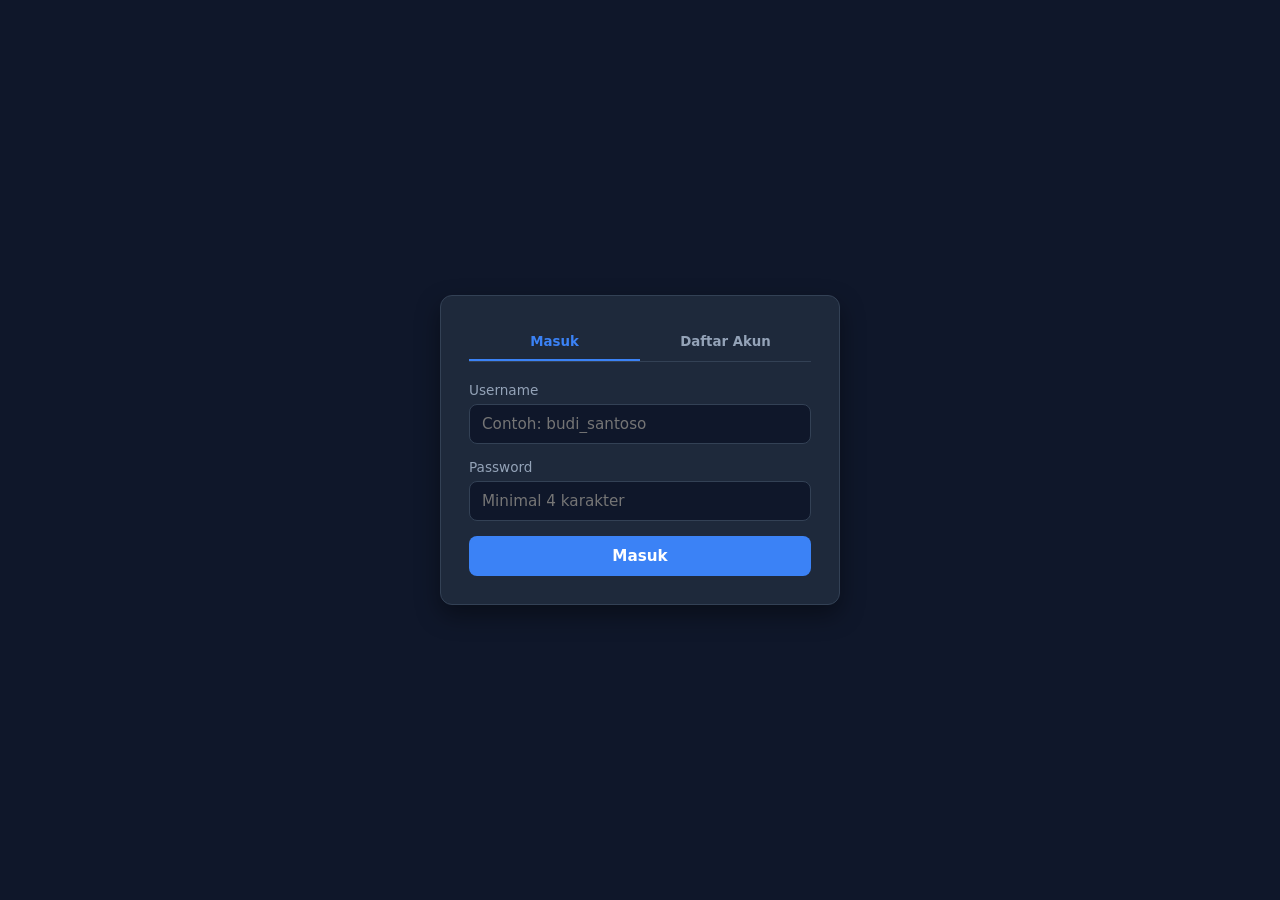
==== index.html @ 7f9cbf38 "Create index.html" ====
<!DOCTYPE html>
<html lang="id">
<head>
  <meta charset="UTF-8">
  <meta name="viewport" content="width=device-width, initial-scale=1.0">
  <title>Email Generator & Inbox Portal</title>
  <style>
    :root {
      --bg: #0f172a;
      --surface: #1e293b;
      --surface-hover: #334155;
      --border: #334155;
      --primary: #3b82f6;
      --primary-hover: #2563eb;
      --success: #10b981;
      --danger: #ef4444;
      --text: #f8fafc;
      --text-muted: #94a3b8;
    }

    * { box-sizing: border-box; margin: 0; padding: 0; font-family: 'Segoe UI', system-ui, sans-serif; }
    body { background: var(--bg); color: var(--text); min-height: 100vh; display: flex; flex-direction: column; }

    /* AUTH SCREEN (LOGIN & DAFTAR) */
    #auth-view { display: flex; align-items: center; justify-content: center; flex: 1; padding: 20px; }
    .auth-card {
      background: var(--surface); border: 1px solid var(--border); border-radius: 12px;
      padding: 28px; width: 100%; max-width: 400px; box-shadow: 0 10px 25px rgba(0,0,0,0.4);
    }
    .tabs { display: flex; border-bottom: 1px solid var(--border); margin-bottom: 20px; }
    .tab-btn {
      flex: 1; padding: 10px; background: none; border: none; color: var(--text-muted);
      font-weight: 600; cursor: pointer; border-bottom: 2px solid transparent; transition: 0.2s;
    }
    .tab-btn.active { color: var(--primary); border-bottom-color: var(--primary); }
    .form-group { margin-bottom: 15px; }
    .form-group label { display: block; font-size: 0.85rem; margin-bottom: 6px; color: var(--text-muted); }
    .form-group input {
      width: 100%; padding: 10px 12px; border-radius: 8px; border: 1px solid var(--border);
      background: var(--bg); color: var(--text); font-size: 0.95rem; outline: none;
    }
    .form-group input:focus { border-color: var(--primary); }
    .btn {
      width: 100%; padding: 11px; border: none; border-radius: 8px; background: var(--primary);
      color: white; font-weight: 600; font-size: 0.95rem; cursor: pointer; transition: 0.2s;
    }
    .btn:hover { background: var(--primary-hover); }
    .btn:disabled { opacity: 0.6; cursor: not-allowed; }
    .alert { font-size: 0.85rem; margin-top: 12px; padding: 10px; border-radius: 6px; display: none; text-align: center; }
    .alert.error { background: rgba(239,68,68,0.15); color: #fca5a5; border: 1px solid rgba(239,68,68,0.3); }
    .alert.success { background: rgba(16,185,129,0.15); color: #6ee7b7; border: 1px solid rgba(16,185,129,0.3); }

    /* DASHBOARD */
    #dashboard-view { display: none; flex-direction: column; height: 100vh; }
    header {
      background: var(--surface); border-bottom: 1px solid var(--border); padding: 12px 20px;
      display: flex; justify-content: space-between; align-items: center; flex-wrap: wrap; gap: 10px;
    }
    .brand { font-weight: 700; font-size: 1.05rem; display: flex; align-items: center; gap: 8px; }
    .header-actions { display: flex; align-items: center; gap: 8px; }
    .btn-sm {
      padding: 7px 12px; border-radius: 6px; border: 1px solid var(--border);
      background: var(--bg); color: var(--text); cursor: pointer; font-size: 0.83rem;
    }
    .btn-sm:hover { background: var(--surface-hover); }
    .btn-green { background: var(--success); border-color: var(--success); color: #064e3b; font-weight: 700; }
    .btn-green:hover { background: #059669; color: white; }
    .btn-danger { border-color: rgba(239,68,68,0.4); color: #fca5a5; }

    /* GENERATOR BAR */
    .generator-panel {
      background: #131c31; border-bottom: 1px solid var(--border); padding: 14px 20px;
      display: flex; flex-direction: column; gap: 10px;
    }
    .gen-top { display: flex; justify-content: space-between; align-items: center; flex-wrap: wrap; gap: 10px; }
    .alias-pills { display: flex; gap: 8px; overflow-x: auto; padding-bottom: 4px; }
    .alias-pill {
      background: var(--surface); border: 1px solid var(--border); padding: 6px 12px;
      border-radius: 6px; font-size: 0.82rem; display: flex; align-items: center; gap: 8px;
      white-space: nowrap; cursor: pointer; transition: 0.15s;
    }
    .alias-pill:hover { border-color: var(--primary); }
    .alias-pill.selected { background: rgba(59,130,246,0.2); border-color: var(--primary); color: #93c5fd; }
    .copy-tag {
      background: var(--bg); padding: 2px 6px; border-radius: 4px; font-size: 0.72rem; color: var(--text-muted);
    }

    /* MAIN INBOX */
    .main-container { display: flex; flex: 1; overflow: hidden; }
    .sidebar { width: 370px; border-right: 1px solid var(--border); display: flex; flex-direction: column; background: #131c31; }
    .sidebar-header {
      padding: 10px 14px; border-bottom: 1px solid var(--border); font-size: 0.8rem;
      color: var(--text-muted); display: flex; justify-content: space-between;
    }
    .email-list { flex: 1; overflow-y: auto; }
    .email-item { padding: 14px 16px; border-bottom: 1px solid var(--border); cursor: pointer; }
    .email-item:hover { background: var(--surface); }
    .email-item.active { background: var(--surface); border-left: 3px solid var(--primary); }
    .email-to-badge {
      display: inline-block; background: rgba(16,185,129,0.15); color: #6ee7b7;
      font-size: 0.72rem; padding: 2px 6px; border-radius: 4px; margin-bottom: 5px;
    }
    .email-subject { font-weight: 600; font-size: 0.9rem; margin-bottom: 4px; white-space: nowrap; overflow: hidden; text-overflow: ellipsis; }
    .email-snippet { font-size: 0.78rem; color: var(--text-muted); white-space: nowrap; overflow: hidden; text-overflow: ellipsis; }

    /* READER */
    .reader-pane { flex: 1; display: flex; flex-direction: column; background: var(--bg); overflow: hidden; }
    .reader-empty { flex: 1; display: flex; align-items: center; justify-content: center; color: var(--text-muted); padding: 20px; text-align: center; }
    .reader-content { display: none; flex-direction: column; height: 100%; }
    .reader-header { padding: 18px 22px; border-bottom: 1px solid var(--border); background: var(--surface); }
    .reader-header h3 { font-size: 1.15rem; margin-bottom: 8px; }
    .reader-meta { font-size: 0.82rem; color: var(--text-muted); display: flex; flex-direction: column; gap: 3px; }
    .reader-body-wrapper { flex: 1; background: #ffffff; }
    iframe#html-frame { width: 100%; height: 100%; border: none; }

    @media (max-width: 768px) {
      .sidebar { width: 100%; }
      .reader-pane { display: none; position: fixed; inset: 0; z-index: 50; }
      .reader-pane.mobile-open { display: flex; }
      .mobile-back { display: inline-block !important; margin-bottom: 10px; }
    }
    .mobile-back { display: none; }
  </style>
</head>
<body>

  <!-- HALAMAN LOGIN & DAFTAR -->
  <div id="auth-view">
    <div class="auth-card">
      <div class="tabs">
        <button class="tab-btn active" id="tab-login" onclick="switchTab('login')">Masuk</button>
        <button class="tab-btn" id="tab-register" onclick="switchTab('register')">Daftar Akun</button>
      </div>

      <form id="auth-form">
        <div class="form-group">
          <label>Username</label>
          <input type="text" id="username" required placeholder="Contoh: budi_santoso">
        </div>
        <div class="form-group">
          <label>Password</label>
          <input type="password" id="password" required placeholder="Minimal 4 karakter">
        </div>
        <button type="submit" class="btn" id="auth-btn">Masuk</button>
        <div class="alert" id="auth-alert"></div>
      </form>
    </div>
  </div>

  <!-- HALAMAN DASHBOARD -->
  <div id="dashboard-view">
    <header>
      <div class="brand">
        <span>Private Inbox Portal</span>
      </div>
      <div class="header-actions">
        <span id="user-display" style="font-size: 0.83rem; color: var(--text-muted);"></span>
        <button class="btn-sm" id="refresh-btn" onclick="loadDashboardData()">Refresh Inbox</button>
        <button class="btn-sm btn-danger" onclick="logout()">Keluar</button>
      </div>
    </header>

    <!-- PANEL GENERATOR EMAIL UNIK -->
    <div class="generator-panel">
      <div class="gen-top">
        <div style="font-size: 0.85rem; color: var(--text-muted);">
          Email Khusus Milikmu (Klik untuk salin, atau klik kotak untuk filter inbox):
        </div>
        <button class="btn-sm btn-green" id="gen-btn" onclick="generateNewEmail()">+ Generate Email Baru</button>
      </div>
      <div class="alias-pills" id="alias-list">
        <span style="font-size: 0.82rem; color: var(--text-muted);">Memuat daftar email...</span>
      </div>
    </div>

    <div class="main-container">
      <div class="sidebar">
        <div class="sidebar-header">
          <span id="filter-label">Menampilkan: Semua Email Milikmu</span>
          <span id="email-count">0 pesan</span>
        </div>
        <div class="email-list" id="email-list"></div>
      </div>

      <div class="reader-pane" id="reader-pane">
        <div class="reader-empty" id="reader-empty">
          Generate email baru di atas, lalu pesan masuk dari <strong>dev9tornado@gmail.com</strong> ke email tersebut akan tampil di sini.
        </div>
        <div class="reader-content" id="reader-content">
          <div class="reader-header">
            <button class="btn-sm mobile-back" onclick="closeMobileReader()">&larr; Kembali</button>
            <h3 id="detail-subject"></h3>
            <div class="reader-meta">
              <div><strong>Dari:</strong> <span id="detail-from"></span></div>
              <div><strong>Untuk Emailmu:</strong> <span id="detail-to" style="color: #6ee7b7;"></span></div>
              <div><strong>Waktu:</strong> <span id="detail-date"></span></div>
            </div>
          </div>
          <div class="reader-body-wrapper">
            <iframe id="html-frame" sandbox="allow-same-origin"></iframe>
          </div>
        </div>
      </div>
    </div>
  </div>

  <script>
    // ========================================================
    // TEMPEL URL WEB APP APPS SCRIPT KAMU DI BAWAH INI
    // ========================================================
    const GAS_API_URL = "https://script.google.com/macros/s/AKfycbwTUmxiywYQQloLLRCJ6wl15itbe064gFzNoQIJnWrlnD573QI2FbaWq0PcmH2XMCxz2g/exec";

    let authMode = "login";
    let myEmails = [];
    let allInbox = [];
    let selectedAliasFilter = null;

    window.addEventListener("DOMContentLoaded", () => {
      const u = localStorage.getItem("portal_user");
      const p = localStorage.getItem("portal_pass");
      if (u && p) {
        showDashboard(u);
        loadDashboardData();
      }
    });

    function switchTab(mode) {
      authMode = mode;
      document.getElementById("tab-login").classList.toggle("active", mode === "login");
      document.getElementById("tab-register").classList.toggle("active", mode === "register");
      document.getElementById("auth-btn").textContent = mode === "login" ? "Masuk" : "Daftar Sekarang";
      document.getElementById("auth-alert").style.display = "none";
    }

    function showAlert(msg, type) {
      const box = document.getElementById("auth-alert");
      box.textContent = msg;
      box.className = "alert " + type;
      box.style.display = "block";
    }

    // Handle Login & Daftar
    document.getElementById("auth-form").addEventListener("submit", async (e) => {
      e.preventDefault();
      const username = document.getElementById("username").value.trim();
      const password = document.getElementById("password").value.trim();
      const btn = document.getElementById("auth-btn");

      btn.disabled = true;
      btn.textContent = "Memproses...";
      document.getElementById("auth-alert").style.display = "none";

      try {
        const res = await fetch(GAS_API_URL, {
          method: "POST",
          headers: { "Content-Type": "text/plain;charset=utf-8" },
          body: JSON.stringify({ action: authMode, username, password })
        });
        const data = await res.json();

        if (data.status === "success") {
          if (authMode === "register") {
            showAlert(data.message, "success");
            switchTab("login");
          } else {
            localStorage.setItem("portal_user", data.user);
            localStorage.setItem("portal_pass", password);
            showDashboard(data.user);
            loadDashboardData();
          }
        } else {
          showAlert(data.message, "error");
        }
      } catch (err) {
        showAlert("Gagal terhubung ke server API.", "error");
      } finally {
        btn.disabled = false;
        btn.textContent = authMode === "login" ? "Masuk" : "Daftar Sekarang";
      }
    });

    function showDashboard(username) {
      document.getElementById("auth-view").style.display = "none";
      document.getElementById("dashboard-view").style.display = "flex";
      document.getElementById("user-display").textContent = `Akun: ${username}`;
    }

    function logout() {
      localStorage.removeItem("portal_user");
      localStorage.removeItem("portal_pass");
      location.reload();
    }

    // Generate Variasi Email Baru
    async function generateNewEmail() {
      const btn = document.getElementById("gen-btn");
      btn.disabled = true;
      btn.textContent = "Membuat...";

      try {
        const res = await fetch(GAS_API_URL, {
          method: "POST",
          headers: { "Content-Type": "text/plain;charset=utf-8" },
          body: JSON.stringify({
            action: "generateEmail",
            username: localStorage.getItem("portal_user"),
            password: localStorage.getItem("portal_pass")
          })
        });
        const data = await res.json();

        if (data.status === "success") {
          myEmails.unshift(data.email);
          renderAliasPills();
          navigator.clipboard?.writeText(data.email);
          alert("Email unik berhasil dibuat & disalin ke clipboard:\n" + data.email);
        } else {
          alert(data.message);
        }
      } catch (err) {
        alert("Gagal membuat email baru.");
      } finally {
        btn.disabled = false;
        btn.textContent = "+ Generate Email Baru";
      }
    }

    // Muat Daftar Email Milik User & Inbox
    async function loadDashboardData() {
      const btn = document.getElementById("refresh-btn");
      btn.disabled = true;
      btn.textContent = "Memuat...";

      try {
        const res = await fetch(GAS_API_URL, {
          method: "POST",
          headers: { "Content-Type": "text/plain;charset=utf-8" },
          body: JSON.stringify({
            action: "getDashboardData",
            username: localStorage.getItem("portal_user"),
            password: localStorage.getItem("portal_pass")
          })
        });
        const data = await res.json();

        if (data.status === "success") {
          myEmails = data.myEmails;
          allInbox = data.inbox;
          renderAliasPills();
          renderInbox();
        } else {
          alert(data.message);
          logout();
        }
      } catch (err) {
        document.getElementById("email-list").innerHTML = `<div style="padding:20px; color:#ef4444; text-align:center;">Gagal memuat data.</div>`;
      } finally {
        btn.disabled = false;
        btn.textContent = "Refresh Inbox";
      }
    }

    function renderAliasPills() {
      const container = document.getElementById("alias-list");
      if (myEmails.length === 0) {
        container.innerHTML = `<span style="font-size: 0.82rem; color: #94a3b8;">Kamu belum punya email. Klik tombol <strong>+ Generate Email Baru</strong> di kanan.</span>`;
        return;
      }

      let html = `
        <div class="alias-pill ${selectedAliasFilter === null ? 'selected' : ''}" onclick="filterByAlias(null)">
          Semua (${myEmails.length})
        </div>
      `;

      html += myEmails.map(email => `
        <div class="alias-pill ${selectedAliasFilter === email ? 'selected' : ''}" onclick="filterByAlias('${email}')">
          <span>${email}</span>
          <span class="copy-tag" onclick="event.stopPropagation(); copyEmail('${email}', this)">Salin</span>
        </div>
      `).join("");

      container.innerHTML = html;
    }

    function copyEmail(email, btnEl) {
      navigator.clipboard.writeText(email);
      const oldText = btnEl.textContent;
      btnEl.textContent = "Tersalin!";
      setTimeout(() => btnEl.textContent = oldText, 1200);
    }

    function filterByAlias(alias) {
      selectedAliasFilter = alias;
      document.getElementById("filter-label").textContent = alias ? `Filter: ${alias}` : "Menampilkan: Semua Email Milikmu";
      renderAliasPills();
      renderInbox();
    }

    function renderInbox() {
      const listEl = document.getElementById("email-list");
      const filtered = selectedAliasFilter 
        ? allInbox.filter(m => m.to.toLowerCase() === selectedAliasFilter.toLowerCase())
        : allInbox;

      document.getElementById("email-count").textContent = `${filtered.length} pesan`;

      if (filtered.length === 0) {
        listEl.innerHTML = `<div style="padding:24px; text-align:center; color:#94a3b8; font-size:0.85rem;">Belum ada pesan masuk dari dev9tornado@gmail.com ke email milikmu.</div>`;
        return;
      }

      listEl.innerHTML = filtered.map((mail, idx) => {
        const d = new Date(mail.date).toLocaleDateString("id-ID", { day: "2-digit", month: "short", hour: "2-digit", minute: "2-digit" });
        return `
          <div class="email-item" onclick="openMail(${idx}, this)">
            <div style="display:flex; justify-content:space-between; align-items:center;">
              <span class="email-to-badge">Ke: ${mail.to}</span>
              <span style="font-size:0.75rem; color:#94a3b8;">${d}</span>
            </div>
            <div class="email-subject">${escapeHtml(mail.subject)}</div>
            <div class="email-snippet">${escapeHtml(mail.snippet)}</div>
          </div>
        `;
      }).join("");
    }

    function openMail(idx, el) {
      document.querySelectorAll(".email-item").forEach(i => i.classList.remove("active"));
      if (el) el.classList.add("active");

      const filtered = selectedAliasFilter 
        ? allInbox.filter(m => m.to.toLowerCase() === selectedAliasFilter.toLowerCase())
        : allInbox;
      const mail = filtered[idx];

      document.getElementById("reader-empty").style.display = "none";
      document.getElementById("reader-content").style.display = "flex";
      document.getElementById("reader-pane").classList.add("mobile-open");

      document.getElementById("detail-subject").textContent = mail.subject;
      document.getElementById("detail-from").textContent = mail.from;
      document.getElementById("detail-to").textContent = mail.to;
      document.getElementById("detail-date").textContent = new Date(mail.date).toLocaleString("id-ID", { dateStyle: "full", timeStyle: "short" });

      const iframe = document.getElementById("html-frame");
      const doc = iframe.contentDocument || iframe.contentWindow.document;
      doc.open();
      doc.write(mail.bodyHtml || `<pre style="font-family:sans-serif;white-space:pre-wrap;">${escapeHtml(mail.bodyPlain)}</pre>`);
      doc.close();
    }

    function closeMobileReader() {
      document.getElementById("reader-pane").classList.remove("mobile-open");
    }

    function escapeHtml(text) {
      const div = document.createElement("div");
      div.textContent = text;
      return div.innerHTML;
    }
  </script>
</body>
</html>
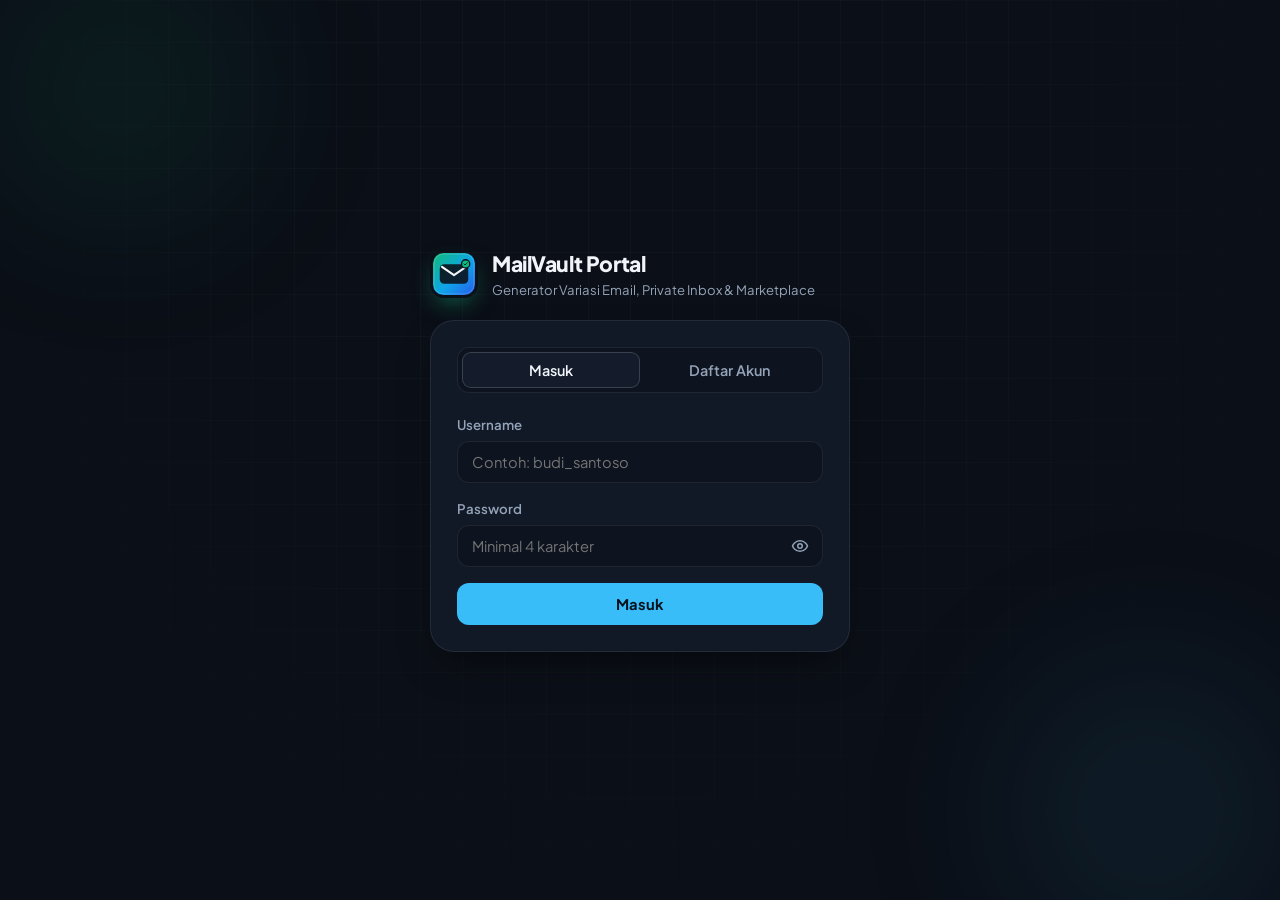
==== commit c749e0a1: "Add files via upload" ====
--- a/index.html
+++ b/index.html
@@ -2,463 +2,619 @@
 <html lang="id">
 <head>
   <meta charset="UTF-8">
-  <meta name="viewport" content="width=device-width, initial-scale=1.0">
-  <title>Email Generator & Inbox Portal</title>
-  <style>
-    :root {
-      --bg: #0f172a;
-      --surface: #1e293b;
-      --surface-hover: #334155;
-      --border: #334155;
-      --primary: #3b82f6;
-      --primary-hover: #2563eb;
-      --success: #10b981;
-      --danger: #ef4444;
-      --text: #f8fafc;
-      --text-muted: #94a3b8;
-    }
-
-    * { box-sizing: border-box; margin: 0; padding: 0; font-family: 'Segoe UI', system-ui, sans-serif; }
-    body { background: var(--bg); color: var(--text); min-height: 100vh; display: flex; flex-direction: column; }
-
-    /* AUTH SCREEN (LOGIN & DAFTAR) */
-    #auth-view { display: flex; align-items: center; justify-content: center; flex: 1; padding: 20px; }
-    .auth-card {
-      background: var(--surface); border: 1px solid var(--border); border-radius: 12px;
-      padding: 28px; width: 100%; max-width: 400px; box-shadow: 0 10px 25px rgba(0,0,0,0.4);
-    }
-    .tabs { display: flex; border-bottom: 1px solid var(--border); margin-bottom: 20px; }
-    .tab-btn {
-      flex: 1; padding: 10px; background: none; border: none; color: var(--text-muted);
-      font-weight: 600; cursor: pointer; border-bottom: 2px solid transparent; transition: 0.2s;
-    }
-    .tab-btn.active { color: var(--primary); border-bottom-color: var(--primary); }
-    .form-group { margin-bottom: 15px; }
-    .form-group label { display: block; font-size: 0.85rem; margin-bottom: 6px; color: var(--text-muted); }
-    .form-group input {
-      width: 100%; padding: 10px 12px; border-radius: 8px; border: 1px solid var(--border);
-      background: var(--bg); color: var(--text); font-size: 0.95rem; outline: none;
-    }
-    .form-group input:focus { border-color: var(--primary); }
-    .btn {
-      width: 100%; padding: 11px; border: none; border-radius: 8px; background: var(--primary);
-      color: white; font-weight: 600; font-size: 0.95rem; cursor: pointer; transition: 0.2s;
-    }
-    .btn:hover { background: var(--primary-hover); }
-    .btn:disabled { opacity: 0.6; cursor: not-allowed; }
-    .alert { font-size: 0.85rem; margin-top: 12px; padding: 10px; border-radius: 6px; display: none; text-align: center; }
-    .alert.error { background: rgba(239,68,68,0.15); color: #fca5a5; border: 1px solid rgba(239,68,68,0.3); }
-    .alert.success { background: rgba(16,185,129,0.15); color: #6ee7b7; border: 1px solid rgba(16,185,129,0.3); }
-
-    /* DASHBOARD */
-    #dashboard-view { display: none; flex-direction: column; height: 100vh; }
-    header {
-      background: var(--surface); border-bottom: 1px solid var(--border); padding: 12px 20px;
-      display: flex; justify-content: space-between; align-items: center; flex-wrap: wrap; gap: 10px;
-    }
-    .brand { font-weight: 700; font-size: 1.05rem; display: flex; align-items: center; gap: 8px; }
-    .header-actions { display: flex; align-items: center; gap: 8px; }
-    .btn-sm {
-      padding: 7px 12px; border-radius: 6px; border: 1px solid var(--border);
-      background: var(--bg); color: var(--text); cursor: pointer; font-size: 0.83rem;
-    }
-    .btn-sm:hover { background: var(--surface-hover); }
-    .btn-green { background: var(--success); border-color: var(--success); color: #064e3b; font-weight: 700; }
-    .btn-green:hover { background: #059669; color: white; }
-    .btn-danger { border-color: rgba(239,68,68,0.4); color: #fca5a5; }
-
-    /* GENERATOR BAR */
-    .generator-panel {
-      background: #131c31; border-bottom: 1px solid var(--border); padding: 14px 20px;
-      display: flex; flex-direction: column; gap: 10px;
-    }
-    .gen-top { display: flex; justify-content: space-between; align-items: center; flex-wrap: wrap; gap: 10px; }
-    .alias-pills { display: flex; gap: 8px; overflow-x: auto; padding-bottom: 4px; }
-    .alias-pill {
-      background: var(--surface); border: 1px solid var(--border); padding: 6px 12px;
-      border-radius: 6px; font-size: 0.82rem; display: flex; align-items: center; gap: 8px;
-      white-space: nowrap; cursor: pointer; transition: 0.15s;
-    }
-    .alias-pill:hover { border-color: var(--primary); }
-    .alias-pill.selected { background: rgba(59,130,246,0.2); border-color: var(--primary); color: #93c5fd; }
-    .copy-tag {
-      background: var(--bg); padding: 2px 6px; border-radius: 4px; font-size: 0.72rem; color: var(--text-muted);
-    }
-
-    /* MAIN INBOX */
-    .main-container { display: flex; flex: 1; overflow: hidden; }
-    .sidebar { width: 370px; border-right: 1px solid var(--border); display: flex; flex-direction: column; background: #131c31; }
-    .sidebar-header {
-      padding: 10px 14px; border-bottom: 1px solid var(--border); font-size: 0.8rem;
-      color: var(--text-muted); display: flex; justify-content: space-between;
-    }
-    .email-list { flex: 1; overflow-y: auto; }
-    .email-item { padding: 14px 16px; border-bottom: 1px solid var(--border); cursor: pointer; }
-    .email-item:hover { background: var(--surface); }
-    .email-item.active { background: var(--surface); border-left: 3px solid var(--primary); }
-    .email-to-badge {
-      display: inline-block; background: rgba(16,185,129,0.15); color: #6ee7b7;
-      font-size: 0.72rem; padding: 2px 6px; border-radius: 4px; margin-bottom: 5px;
-    }
-    .email-subject { font-weight: 600; font-size: 0.9rem; margin-bottom: 4px; white-space: nowrap; overflow: hidden; text-overflow: ellipsis; }
-    .email-snippet { font-size: 0.78rem; color: var(--text-muted); white-space: nowrap; overflow: hidden; text-overflow: ellipsis; }
-
-    /* READER */
-    .reader-pane { flex: 1; display: flex; flex-direction: column; background: var(--bg); overflow: hidden; }
-    .reader-empty { flex: 1; display: flex; align-items: center; justify-content: center; color: var(--text-muted); padding: 20px; text-align: center; }
-    .reader-content { display: none; flex-direction: column; height: 100%; }
-    .reader-header { padding: 18px 22px; border-bottom: 1px solid var(--border); background: var(--surface); }
-    .reader-header h3 { font-size: 1.15rem; margin-bottom: 8px; }
-    .reader-meta { font-size: 0.82rem; color: var(--text-muted); display: flex; flex-direction: column; gap: 3px; }
-    .reader-body-wrapper { flex: 1; background: #ffffff; }
-    iframe#html-frame { width: 100%; height: 100%; border: none; }
-
-    @media (max-width: 768px) {
-      .sidebar { width: 100%; }
-      .reader-pane { display: none; position: fixed; inset: 0; z-index: 50; }
-      .reader-pane.mobile-open { display: flex; }
-      .mobile-back { display: inline-block !important; margin-bottom: 10px; }
-    }
-    .mobile-back { display: none; }
-  </style>
+  <meta name="viewport" content="width=device-width, initial-scale=1.0, viewport-fit=cover">
+  <meta name="theme-color" content="#0b0f17">
+  <meta name="apple-mobile-web-app-capable" content="yes">
+  <meta name="apple-mobile-web-app-status-bar-style" content="black-translucent">
+  <title>MailVault — Email Generator, Private Inbox &amp; Marketplace</title>
+  <link rel="icon" type="image/svg+xml" href="./logo.svg">
+  <link rel="apple-touch-icon" href="./logo.svg">
+  <link rel="preconnect" href="https://fonts.googleapis.com">
+  <link rel="preconnect" href="https://fonts.gstatic.com" crossorigin>
+  <link href="https://fonts.googleapis.com/css2?family=JetBrains+Mono:wght@400;500;600&family=Plus+Jakarta+Sans:wght@400;500;600;700;800&display=swap" rel="stylesheet">
+  <link rel="stylesheet" href="./styles.css">
 </head>
 <body>
-
-  <!-- HALAMAN LOGIN & DAFTAR -->
-  <div id="auth-view">
-    <div class="auth-card">
-      <div class="tabs">
-        <button class="tab-btn active" id="tab-login" onclick="switchTab('login')">Masuk</button>
-        <button class="tab-btn" id="tab-register" onclick="switchTab('register')">Daftar Akun</button>
-      </div>
-
-      <form id="auth-form">
+  <!-- Ambient Background (GPU Accelerated) -->
+  <div class="ambient-canvas" aria-hidden="true">
+    <div class="ambient-orb orb-1"></div>
+    <div class="ambient-orb orb-2"></div>
+    <div class="ambient-grid"></div>
+  </div>
+
+  <!-- Toast Stack -->
+  <div id="toast-container" class="toast-container" aria-live="polite"></div>
+
+  <!-- =====================================================================
+       1. HALAMAN LOGIN & DAFTAR AKUN
+       ===================================================================== -->
+  <section id="auth-view" class="auth-screen">
+    <div class="auth-wrapper animate-rise">
+      <div class="auth-brand-header">
+        <img src="./logo.svg" alt="Logo MailVault" class="brand-logo-img" width="48" height="48">
+        <div>
+          <h1 class="brand-title">MailVault Portal</h1>
+          <p class="brand-subtitle">Generator Variasi Email, Private Inbox &amp; Marketplace</p>
+        </div>
+      </div>
+
+      <div class="auth-card spotlight-card">
+        <div class="auth-tabs" role="tablist">
+          <button type="button" class="tab-btn active" id="tab-login" role="tab" aria-selected="true">Masuk</button>
+          <button type="button" class="tab-btn" id="tab-register" role="tab" aria-selected="false">Daftar Akun</button>
+          <div class="tab-indicator" id="auth-tab-indicator"></div>
+        </div>
+
+        <form id="auth-form" novalidate>
+          <div class="form-group">
+            <label for="username">Username</label>
+            <div class="input-shell">
+              <input type="text" id="username" name="username" required autocomplete="username" placeholder="Contoh: budi_santoso">
+            </div>
+          </div>
+
+          <div class="form-group">
+            <label for="password">Password</label>
+            <div class="input-shell">
+              <input type="password" id="password" name="password" required autocomplete="current-password" placeholder="Minimal 4 karakter">
+              <button type="button" class="input-eye-btn" id="toggle-auth-pass" aria-label="Tampilkan password">
+                <svg width="18" height="18" viewBox="0 0 24 24" fill="none" stroke="currentColor" stroke-width="2">
+                  <path d="M2 12s3-7 10-7 10 7 10 7-3 7-10 7-10-7-10-7Z"></path>
+                  <circle cx="12" cy="12" r="3"></circle>
+                </svg>
+              </button>
+            </div>
+          </div>
+
+          <button type="submit" class="btn btn-primary btn-block" id="auth-btn">
+            <span class="btn-label">Masuk</span>
+            <span class="btn-spinner" aria-hidden="true"></span>
+          </button>
+
+          <div class="alert" id="auth-alert" role="alert"></div>
+        </form>
+      </div>
+    </div>
+  </section>
+
+  <!-- =====================================================================
+       APP SHELL SETELAH LOGIN
+       ===================================================================== -->
+  <div id="dashboard-view" class="app-shell hidden">
+    <!-- Top Header -->
+    <header class="topbar">
+      <div class="topbar-left">
+        <img src="./logo.svg" alt="MailVault" class="topbar-logo-img" width="32" height="32">
+        <span class="topbar-title">MailVault</span>
+        <span class="sync-badge" id="sync-status-badge" title="Terhubung ke Server Apps Script">
+          <span class="pulse-dot"></span>
+          <span id="sync-status-text">API Aktif</span>
+        </span>
+      </div>
+
+      <!-- Desktop Navigation -->
+      <nav class="desktop-nav" aria-label="Navigasi Utama">
+        <button type="button" class="nav-pill active" data-page="home">
+          <svg width="16" height="16" viewBox="0 0 24 24" fill="none" stroke="currentColor" stroke-width="2"><path d="m3 9 9-7 9 7v11a2 2 0 0 1-2 2H5a2 2 0 0 1-2-2z"/><polyline points="9 22 9 12 15 12 15 22"/></svg>
+          <span>Home</span>
+        </button>
+        <button type="button" class="nav-pill" data-page="my-email">
+          <svg width="16" height="16" viewBox="0 0 24 24" fill="none" stroke="currentColor" stroke-width="2"><rect x="2" y="4" width="20" height="16" rx="2"/><path d="m22 7-8.97 5.7a1.94 1.94 0 0 1-2.06 0L2 7"/></svg>
+          <span>My Email</span>
+          <span class="nav-count" id="nav-email-count">0</span>
+        </button>
+        <button type="button" class="nav-pill" data-page="market">
+          <svg width="16" height="16" viewBox="0 0 24 24" fill="none" stroke="currentColor" stroke-width="2"><path d="M6 2 3 6v14a2 2 0 0 0 2 2h14a2 2 0 0 0 2-2V6l-3-4Z"/><path d="M3 6h18"/><path d="M16 10a4 4 0 0 1-8 0"/></svg>
+          <span>Buy / Sell</span>
+        </button>
+        <button type="button" class="nav-pill" data-page="chat">
+          <svg width="16" height="16" viewBox="0 0 24 24" fill="none" stroke="currentColor" stroke-width="2"><path d="M21 15a2 2 0 0 1-2 2H7l-4 4V5a2 2 0 0 1 2-2h14a2 2 0 0 1 2 2z"/></svg>
+          <span>Chat</span>
+          <span class="nav-count accent hidden" id="nav-chat-count">0</span>
+        </button>
+        <button type="button" class="nav-pill" data-page="account">
+          <svg width="16" height="16" viewBox="0 0 24 24" fill="none" stroke="currentColor" stroke-width="2"><path d="M19 21v-2a4 4 0 0 0-4-4H9a4 4 0 0 0-4 4v2"/><circle cx="12" cy="7" r="4"/></svg>
+          <span>Akun</span>
+        </button>
+      </nav>
+
+      <div class="topbar-right">
+        <span class="user-chip" id="user-display">@user</span>
+        <button type="button" class="btn btn-ghost btn-sm" id="refresh-btn">
+          <svg width="15" height="15" viewBox="0 0 24 24" fill="none" stroke="currentColor" stroke-width="2.2"><path d="M21 12a9 9 0 0 0-9-9 9.75 9.75 0 0 0-6.74 2.74L3 8"/><path d="M3 3v5h5"/><path d="M3 12a9 9 0 0 0 9 9 9.75 9.75 0 0 0 6.74-2.74L21 16"/><path d="M16 16h5v5"/></svg>
+          <span class="hide-xs">Refresh</span>
+        </button>
+      </div>
+    </header>
+
+    <!-- Main Scrollable Viewport -->
+    <main class="viewport">
+      <!-- =================================================================
+           2. HALAMAN HOME (GENERATE + CARA GENERATE + CARA CEK PESAN + INBOX)
+           ================================================================= -->
+      <section id="page-home" class="page-view active">
+        <!-- Hero Generator Card -->
+        <div class="hero-card spotlight-card animate-rise">
+          <div class="hero-main">
+            <div class="hero-badge">Apps Script Direct Engine</div>
+            <h2 class="hero-heading">Generate Akun Email Unik dalam Sekali Klik</h2>
+            <p class="hero-desc">
+              Buat variasi alamat email baru yang terhubung langsung ke kotak masuk pribadimu. Semua URL di dalam pesan otomatis terbuka di halaman baru.
+            </p>
+            <div class="hero-actions">
+              <button type="button" class="btn btn-emerald btn-lg" id="gen-btn">
+                <svg width="18" height="18" viewBox="0 0 24 24" fill="none" stroke="currentColor" stroke-width="2.4"><path d="M12 5v14"/><path d="M5 12h14"/></svg>
+                <span class="btn-label">+ Generate Email Baru</span>
+                <span class="btn-spinner" aria-hidden="true"></span>
+              </button>
+              <button type="button" class="btn btn-ghost btn-lg" data-jump="my-email">
+                Buka My Email
+              </button>
+            </div>
+
+            <!-- Hasil Generate Terbaru -->
+            <div id="latest-generated-box" class="latest-gen-box hidden">
+              <div class="latest-gen-label">Email Baru Berhasil Dibuat &amp; Disalin:</div>
+              <div class="latest-gen-row">
+                <code id="latest-generated-email" class="mono-email"></code>
+                <button type="button" class="btn btn-sm btn-primary" id="copy-latest-btn">Salin Ulang</button>
+              </div>
+            </div>
+
+            <div class="hero-stats" style="margin-top:18px;">
+              <div class="stat-tile">
+                <span class="stat-label">Total Email Aktif</span>
+                <strong class="stat-value" id="stat-total-emails">0</strong>
+              </div>
+              <div class="stat-tile">
+                <span class="stat-label">Pesan Masuk</span>
+                <strong class="stat-value" id="stat-total-inbox">0</strong>
+              </div>
+              <div class="stat-tile">
+                <span class="stat-label">Email Siap Pakai</span>
+                <strong class="stat-value emerald" id="stat-ready-emails">0</strong>
+              </div>
+            </div>
+          </div>
+
+          <div class="hero-visual-box">
+            <img src="./hero-visual.png" alt="Ilustrasi Routing Email MailVault" class="hero-visual-img" width="640" height="360" loading="eager">
+          </div>
+        </div>
+
+        <!-- Panduan Cara Generate, Cara Cek Pesan & Klik URL Tab Baru -->
+        <div class="guide-grid animate-rise delay-1">
+          <article class="guide-card spotlight-card">
+            <div class="guide-icon-row">
+              <div class="guide-icon blue">
+                <svg width="18" height="18" viewBox="0 0 24 24" fill="none" stroke="currentColor" stroke-width="2.2"><path d="M12 5v14"/><path d="M5 12h14"/></svg>
+              </div>
+              <span class="guide-step">LANGKAH 01 • CARA GENERATE</span>
+            </div>
+            <h3>Klik Generate Email Baru</h3>
+            <p>Tekan tombol <strong>+ Generate Email Baru</strong> di atas. Sistem membuat variasi titik baru (contoh: <code>andik.aputrawijay.akar.mmtoon@gmail.com</code>) dan otomatis menyalinnya ke clipboard perangkatmu.</p>
+          </article>
+
+          <article class="guide-card spotlight-card">
+            <div class="guide-icon-row">
+              <div class="guide-icon emerald">
+                <svg width="18" height="18" viewBox="0 0 24 24" fill="none" stroke="currentColor" stroke-width="2.2"><polyline points="22 12 16 12 14 15 10 15 8 12 2 12"/><path d="M5.45 5.11 2 12v6a2 2 0 0 0 2 2h16a2 2 0 0 0 2-2v-6l-3.45-6.89A2 2 0 0 0 16.76 4H7.24a2 2 0 0 0-1.79 1.11z"/></svg>
+              </div>
+              <span class="guide-step">LANGKAH 02 • CARA CEK PESAN</span>
+            </div>
+            <h3>Pilih Alias &amp; Refresh Inbox</h3>
+            <p>Klik salah satu kotak email di bawah untuk memfilter pesan khusus tujuan tersebut, lalu tekan <strong>Refresh</strong>. Pesan masuk akan muncul di daftar kotak masuk dan siap dibaca.</p>
+          </article>
+
+          <article class="guide-card spotlight-card">
+            <div class="guide-icon-row">
+              <div class="guide-icon amber">
+                <svg width="18" height="18" viewBox="0 0 24 24" fill="none" stroke="currentColor" stroke-width="2.2"><path d="M18 13v6a2 2 0 0 1-2 2H5a2 2 0 0 1-2-2V8a2 2 0 0 1 2-2h6"/><polyline points="15 3 21 3 21 9"/><line x1="10" y1="14" x2="21" y2="3"/></svg>
+              </div>
+              <span class="guide-step">LANGKAH 03 • BUKA URL</span>
+            </div>
+            <h3>Klik Link Otomatis Web Baru</h3>
+            <p>Semua tautan maupun teks URL (<code>https://...</code>) di dalam isi pesan email otomatis dikonversi agar ketika diklik langsung terbuka di <strong>tab / halaman browser baru</strong>.</p>
+          </article>
+        </div>
+
+        <!-- Alias Filter Strip -->
+        <div class="alias-bar-card animate-rise delay-2">
+          <div class="alias-bar-header">
+            <span class="section-mini-title">Email Khusus Milikmu (Klik untuk Filter, Klik Salin untuk Copy):</span>
+            <span class="muted-hint" id="filter-label">Menampilkan: Semua Email Milikmu</span>
+          </div>
+          <div class="alias-pills" id="alias-list">
+            <span class="muted-hint">Memuat daftar email...</span>
+          </div>
+        </div>
+
+        <!-- Inbox Split Workspace -->
+        <div class="inbox-workspace animate-rise delay-2">
+          <div class="inbox-sidebar">
+            <div class="inbox-sidebar-head">
+              <span>Kotak Masuk</span>
+              <span class="badge-count" id="email-count">0 pesan</span>
+            </div>
+            <div class="email-list" id="email-list"></div>
+          </div>
+
+          <div class="reader-pane" id="reader-pane">
+            <div class="reader-empty" id="reader-empty">
+              <img src="./empty-state.svg" alt="Ilustrasi Kotak Masuk" class="empty-svg-img" width="180" height="120">
+              <h4>Pilih Pesan untuk Membaca</h4>
+              <p>Generate email baru di atas, lalu pilih pesan di daftar sebelah kiri. Semua URL di dalam pesan akan terbuka di halaman baru saat diklik.</p>
+            </div>
+
+            <div class="reader-content hidden" id="reader-content">
+              <div class="reader-header">
+                <button type="button" class="btn btn-ghost btn-sm mobile-back" id="close-mobile-reader">
+                  &larr; Kembali ke Daftar Pesan
+                </button>
+                <h3 id="detail-subject"></h3>
+                <div class="reader-meta">
+                  <div><strong>Dari:</strong> <span id="detail-from"></span></div>
+                  <div><strong>Untuk Emailmu:</strong> <span id="detail-to" class="emerald-text"></span></div>
+                  <div><strong>Waktu:</strong> <span id="detail-date"></span></div>
+                </div>
+              </div>
+              <div class="reader-body-wrapper">
+                <iframe id="html-frame" title="Isi Pesan Email" sandbox="allow-same-origin allow-popups allow-popups-to-escape-sandbox"></iframe>
+              </div>
+            </div>
+          </div>
+        </div>
+      </section>
+
+      <!-- =================================================================
+           3. HALAMAN MY EMAIL
+           ================================================================= -->
+      <section id="page-my-email" class="page-view hidden">
+        <div class="page-header-row animate-rise">
+          <div>
+            <h2 class="page-title">My Email</h2>
+            <p class="page-subtitle">Menampilkan seluruh email hasil generate milik akunmu beserta tanggal terakhir menerima pesan dan tanggal siap pakai.</p>
+          </div>
+          <div class="page-header-actions">
+            <button type="button" class="btn btn-emerald" id="my-email-gen-btn">+ Generate Email</button>
+          </div>
+        </div>
+
+        <!-- Pengaturan Rentang Tanggal Siap Pakai (15 - 60 Hari) -->
+        <div class="readiness-control-card spotlight-card animate-rise delay-1">
+          <div class="readiness-info">
+            <span class="readiness-tag">Perhitungan Tanggal Siap Pakai</span>
+            <p>
+              Jika email <strong>pertama kali menerima pesan</strong>, tanggal siap pakai otomatis dihitung <strong>+30 hari</strong>. Untuk email yang sudah menerima pesan lanjutan, atur rentang <strong>15 sampai 60 hari</strong> dari tanggal terakhir menerima pesan:
+            </p>
+          </div>
+          <div class="readiness-slider-box">
+            <div class="slider-top">
+              <span>Rentang Tambahan:</span>
+              <strong id="ready-days-label" class="emerald-text">30 Hari</strong>
+            </div>
+            <input type="range" id="ready-days-slider" min="15" max="60" value="30" step="1">
+            <div class="preset-pills">
+              <button type="button" class="preset-btn" data-days="15">15 Hari</button>
+              <button type="button" class="preset-btn active" data-days="30">30 Hari</button>
+              <button type="button" class="preset-btn" data-days="45">45 Hari</button>
+              <button type="button" class="preset-btn" data-days="60">60 Hari</button>
+            </div>
+          </div>
+        </div>
+
+        <!-- Pencarian My Email -->
+        <div class="toolbar-row animate-rise delay-1">
+          <input type="search" id="my-email-search" class="search-input" placeholder="Cari alamat email milikmu...">
+          <select id="my-email-filter" class="select-input">
+            <option value="all">Semua Status</option>
+            <option value="ready">Siap Pakai</option>
+            <option value="waiting">Masa Tunggu</option>
+            <option value="unreceived">Belum Ada Pesan</option>
+          </select>
+        </div>
+
+        <!-- Grid Kartu My Email -->
+        <div id="my-email-grid" class="my-email-grid animate-rise delay-2"></div>
+      </section>
+
+      <!-- =================================================================
+           4. HALAMAN BUY / SELL (TOKO EMAIL)
+           ================================================================= -->
+      <section id="page-market" class="page-view hidden">
+        <div class="page-header-row animate-rise">
+          <div>
+            <h2 class="page-title">Buy / Sell Toko Email</h2>
+            <p class="page-subtitle">Jual email generate milikmu atau beli &amp; tawar email pengguna lain. Email disensor otomatis sebelum dibeli dan otomatis berpindah kepemilikan setelah transaksi.</p>
+          </div>
+          <div class="page-header-actions">
+            <button type="button" class="btn btn-emerald" id="open-sell-modal-btn">
+              + Jual Email Saya
+            </button>
+          </div>
+        </div>
+
+        <!-- Filter Toko: Harga Dari ... Sampai ... + Terendah / Tertinggi -->
+        <div class="market-filter-card spotlight-card animate-rise delay-1">
+          <div class="filter-grid">
+            <div class="filter-field">
+              <label for="filter-price-min">Harga Dari (Rp)</label>
+              <input type="number" id="filter-price-min" min="0" step="1000" placeholder="Contoh: 5000">
+            </div>
+            <div class="filter-field">
+              <label for="filter-price-max">Sampai (Rp)</label>
+              <input type="number" id="filter-price-max" min="0" step="1000" placeholder="Contoh: 100000">
+            </div>
+            <div class="filter-field">
+              <label for="filter-sort">Urutkan Harga</label>
+              <select id="filter-sort">
+                <option value="newest">Terbaru</option>
+                <option value="lowest">Harga Terendah</option>
+                <option value="highest">Harga Tertinggi</option>
+              </select>
+            </div>
+            <div class="filter-field">
+              <label for="filter-market-search">Cari Deskripsi / Penjual</label>
+              <input type="search" id="filter-market-search" placeholder="Cari kata kunci...">
+            </div>
+          </div>
+          <div class="filter-footer">
+            <label class="checkbox-label">
+              <input type="checkbox" id="filter-only-available" checked>
+              <span>Tampilkan yang belum terjual saja</span>
+            </label>
+            <button type="button" class="btn btn-ghost btn-sm" id="reset-market-filter">Reset Filter</button>
+          </div>
+        </div>
+
+        <!-- Daftar Produk Toko -->
+        <div id="market-grid" class="market-grid animate-rise delay-2"></div>
+      </section>
+
+      <!-- =================================================================
+           5. HALAMAN CHAT
+           ================================================================= -->
+      <section id="page-chat" class="page-view hidden">
+        <div class="page-header-row animate-rise">
+          <div>
+            <h2 class="page-title">Pesan &amp; Negosiasi (Chat)</h2>
+            <p class="page-subtitle">Menampilkan seluruh pengguna yang mengirim pesan atau penawaran kepadamu. Balas pesan langsung di sini.</p>
+          </div>
+          <div class="page-header-actions">
+            <button type="button" class="btn btn-primary btn-sm" id="open-new-chat-btn">+ Mulai Chat Baru</button>
+          </div>
+        </div>
+
+        <div class="chat-workspace animate-rise delay-1">
+          <!-- Daftar Kontak Chat -->
+          <aside class="chat-sidebar" id="chat-sidebar">
+            <div class="chat-sidebar-head">
+              <input type="search" id="chat-contact-search" class="search-input compact" placeholder="Cari pengguna...">
+            </div>
+            <div class="chat-thread-list" id="chat-thread-list"></div>
+          </aside>
+
+          <!-- Ruang Percakapan -->
+          <div class="chat-room" id="chat-room">
+            <div class="chat-empty" id="chat-empty">
+              <img src="./empty-state.svg" alt="Ilustrasi Chat" class="empty-svg-img" width="170" height="114">
+              <h4>Pilih Percakapan</h4>
+              <p>Pilih pengguna dari daftar di sebelah kiri untuk membaca pesan masuk dan membalasnya.</p>
+            </div>
+
+            <div class="chat-active-box hidden" id="chat-active-box">
+              <div class="chat-room-header">
+                <button type="button" class="btn btn-ghost btn-sm mobile-back" id="close-mobile-chat">&larr; Daftar Chat</button>
+                <div class="chat-peer-info">
+                  <div class="avatar-circle" id="chat-peer-avatar">U</div>
+                  <div>
+                    <strong id="chat-peer-name">@username</strong>
+                    <span class="peer-status">Pengguna MailVault</span>
+                  </div>
+                </div>
+              </div>
+
+              <div class="chat-messages" id="chat-messages"></div>
+
+              <form class="chat-composer" id="chat-composer-form">
+                <input type="text" id="chat-input" placeholder="Tulis pesan balasan..." autocomplete="off" required>
+                <button type="submit" class="btn btn-primary">Kirim</button>
+              </form>
+            </div>
+          </div>
+        </div>
+      </section>
+
+      <!-- =================================================================
+           6. HALAMAN AKUN
+           ================================================================= -->
+      <section id="page-account" class="page-view hidden">
+        <div class="page-header-row animate-rise">
+          <div>
+            <h2 class="page-title">Pengaturan Akun</h2>
+            <p class="page-subtitle">Kelola nama tampilan, email akun, kata sandi (bisa diubah), serta bergabung ke saluran resmi admin.</p>
+          </div>
+        </div>
+
+        <div class="account-grid animate-rise delay-1">
+          <!-- Profil & Ubah Data -->
+          <div class="account-card spotlight-card">
+            <div class="account-profile-head">
+              <div class="avatar-circle large" id="account-avatar">U</div>
+              <div>
+                <h3 id="account-display-name">Username</h3>
+                <p id="account-display-username" class="muted-hint">@username</p>
+              </div>
+            </div>
+
+            <form id="account-update-form" class="stack-form">
+              <div class="form-group">
+                <label for="acc-name">Nama</label>
+                <input type="text" id="acc-name" required placeholder="Nama tampilan kamu">
+              </div>
+
+              <div class="form-group">
+                <label for="acc-email">Email</label>
+                <input type="email" id="acc-email" placeholder="contoh@gmail.com">
+              </div>
+
+              <div class="form-group">
+                <label for="acc-password">Password (Bisa Diubah)</label>
+                <div class="input-shell">
+                  <input type="password" id="acc-password" required placeholder="Minimal 4 karakter">
+                  <button type="button" class="input-eye-btn" id="toggle-acc-pass" aria-label="Lihat password">
+                    <svg width="18" height="18" viewBox="0 0 24 24" fill="none" stroke="currentColor" stroke-width="2">
+                      <path d="M2 12s3-7 10-7 10 7 10 7-3 7-10 7-10-7-10-7Z"></path>
+                      <circle cx="12" cy="12" r="3"></circle>
+                    </svg>
+                  </button>
+                </div>
+              </div>
+
+              <button type="submit" class="btn btn-primary">Simpan Perubahan Akun</button>
+            </form>
+          </div>
+
+          <!-- Saluran Admin & Logout -->
+          <div class="account-side-stack">
+            <div class="account-card spotlight-card channel-card">
+              <img src="./channel-banner.svg" alt="Saluran Admin WhatsApp" class="channel-banner-img" width="320" height="110">
+              <div class="channel-badge" style="margin-top:12px;">Komunitas Resmi</div>
+              <h3>Join Saluran Admin</h3>
+              <p>Ikuti saluran WhatsApp resmi admin untuk informasi pembaruan sistem dan pengumuman penting.</p>
+              <a href="https://whatsapp.com/channel/0029Vb8PWCiIHphQ47uGEm1O" target="_blank" rel="noopener noreferrer" class="btn btn-emerald btn-block">
+                Join Saluran Admin WhatsApp &nearr;
+              </a>
+            </div>
+
+            <div class="account-card spotlight-card danger-zone-card">
+              <h3>Sesi Akun</h3>
+              <p>Keluar dari akun ini pada perangkat yang sedang kamu gunakan.</p>
+              <button type="button" class="btn btn-danger btn-block" id="logout-btn">Logout</button>
+            </div>
+          </div>
+        </div>
+      </section>
+    </main>
+
+    <!-- Bottom Mobile Navigation (iOS / Android Safe Area) -->
+    <nav class="mobile-bottom-nav" aria-label="Navigasi Mobile">
+      <button type="button" class="m-nav-item active" data-page="home">
+        <svg width="20" height="20" viewBox="0 0 24 24" fill="none" stroke="currentColor" stroke-width="2"><path d="m3 9 9-7 9 7v11a2 2 0 0 1-2 2H5a2 2 0 0 1-2-2z"/><polyline points="9 22 9 12 15 12 15 22"/></svg>
+        <span>Home</span>
+      </button>
+      <button type="button" class="m-nav-item" data-page="my-email">
+        <svg width="20" height="20" viewBox="0 0 24 24" fill="none" stroke="currentColor" stroke-width="2"><rect x="2" y="4" width="20" height="16" rx="2"/><path d="m22 7-8.97 5.7a1.94 1.94 0 0 1-2.06 0L2 7"/></svg>
+        <span>My Email</span>
+      </button>
+      <button type="button" class="m-nav-item" data-page="market">
+        <svg width="20" height="20" viewBox="0 0 24 24" fill="none" stroke="currentColor" stroke-width="2"><path d="M6 2 3 6v14a2 2 0 0 0 2 2h14a2 2 0 0 0 2-2V6l-3-4Z"/><path d="M3 6h18"/><path d="M16 10a4 4 0 0 1-8 0"/></svg>
+        <span>Buy/Sell</span>
+      </button>
+      <button type="button" class="m-nav-item" data-page="chat">
+        <svg width="20" height="20" viewBox="0 0 24 24" fill="none" stroke="currentColor" stroke-width="2"><path d="M21 15a2 2 0 0 1-2 2H7l-4 4V5a2 2 0 0 1 2-2h14a2 2 0 0 1 2 2z"/></svg>
+        <span>Chat</span>
+      </button>
+      <button type="button" class="m-nav-item" data-page="account">
+        <svg width="20" height="20" viewBox="0 0 24 24" fill="none" stroke="currentColor" stroke-width="2"><path d="M19 21v-2a4 4 0 0 0-4-4H9a4 4 0 0 0-4 4v2"/><circle cx="12" cy="7" r="4"/></svg>
+        <span>Akun</span>
+      </button>
+    </nav>
+  </div>
+
+  <!-- =====================================================================
+       MODAL: JUAL EMAIL KE MARKETPLACE
+       ===================================================================== -->
+  <div id="sell-modal" class="modal-backdrop hidden" role="dialog" aria-modal="true" aria-labelledby="sell-modal-title">
+    <div class="modal-card animate-rise">
+      <div class="modal-head">
+        <h3 id="sell-modal-title">Jual Email Generate</h3>
+        <button type="button" class="modal-close" data-close-modal="sell-modal">&times;</button>
+      </div>
+      <form id="sell-form" class="stack-form">
         <div class="form-group">
-          <label>Username</label>
-          <input type="text" id="username" required placeholder="Contoh: budi_santoso">
+          <label for="sell-email-select">Pilih Email dari My Email</label>
+          <select id="sell-email-select" required></select>
+          <small class="muted-hint">Di toko, emailmu otomatis disensor menjadi 8 karakter awal + ************.</small>
         </div>
         <div class="form-group">
-          <label>Password</label>
-          <input type="password" id="password" required placeholder="Minimal 4 karakter">
-        </div>
-        <button type="submit" class="btn" id="auth-btn">Masuk</button>
-        <div class="alert" id="auth-alert"></div>
+          <label for="sell-price">Harga Jual (Rp)</label>
+          <input type="number" id="sell-price" min="500" step="500" required placeholder="Contoh: 15000">
+        </div>
+        <div class="form-group">
+          <label for="sell-desc">Pesan / Deskripsi Penjualan</label>
+          <textarea id="sell-desc" rows="3" required placeholder="Tulis pesan atau deskripsi untuk pembeli..."></textarea>
+        </div>
+        <div class="modal-actions">
+          <button type="button" class="btn btn-ghost" data-close-modal="sell-modal">Batal</button>
+          <button type="submit" class="btn btn-emerald">Pasang di Toko</button>
+        </div>
       </form>
     </div>
   </div>
 
-  <!-- HALAMAN DASHBOARD -->
-  <div id="dashboard-view">
-    <header>
-      <div class="brand">
-        <span>Private Inbox Portal</span>
-      </div>
-      <div class="header-actions">
-        <span id="user-display" style="font-size: 0.83rem; color: var(--text-muted);"></span>
-        <button class="btn-sm" id="refresh-btn" onclick="loadDashboardData()">Refresh Inbox</button>
-        <button class="btn-sm btn-danger" onclick="logout()">Keluar</button>
-      </div>
-    </header>
-
-    <!-- PANEL GENERATOR EMAIL UNIK -->
-    <div class="generator-panel">
-      <div class="gen-top">
-        <div style="font-size: 0.85rem; color: var(--text-muted);">
-          Email Khusus Milikmu (Klik untuk salin, atau klik kotak untuk filter inbox):
-        </div>
-        <button class="btn-sm btn-green" id="gen-btn" onclick="generateNewEmail()">+ Generate Email Baru</button>
-      </div>
-      <div class="alias-pills" id="alias-list">
-        <span style="font-size: 0.82rem; color: var(--text-muted);">Memuat daftar email...</span>
-      </div>
-    </div>
-
-    <div class="main-container">
-      <div class="sidebar">
-        <div class="sidebar-header">
-          <span id="filter-label">Menampilkan: Semua Email Milikmu</span>
-          <span id="email-count">0 pesan</span>
-        </div>
-        <div class="email-list" id="email-list"></div>
-      </div>
-
-      <div class="reader-pane" id="reader-pane">
-        <div class="reader-empty" id="reader-empty">
-          Generate email baru di atas, lalu pesan masuk dari <strong>dev9tornado@gmail.com</strong> ke email tersebut akan tampil di sini.
-        </div>
-        <div class="reader-content" id="reader-content">
-          <div class="reader-header">
-            <button class="btn-sm mobile-back" onclick="closeMobileReader()">&larr; Kembali</button>
-            <h3 id="detail-subject"></h3>
-            <div class="reader-meta">
-              <div><strong>Dari:</strong> <span id="detail-from"></span></div>
-              <div><strong>Untuk Emailmu:</strong> <span id="detail-to" style="color: #6ee7b7;"></span></div>
-              <div><strong>Waktu:</strong> <span id="detail-date"></span></div>
-            </div>
-          </div>
-          <div class="reader-body-wrapper">
-            <iframe id="html-frame" sandbox="allow-same-origin"></iframe>
-          </div>
-        </div>
-      </div>
+  <!-- =====================================================================
+       MODAL: TAWAR & KOMENTAR POSTINGAN (+ KIRIM PESAN KE PENJUAL)
+       ===================================================================== -->
+  <div id="offer-modal" class="modal-backdrop hidden" role="dialog" aria-modal="true" aria-labelledby="offer-modal-title">
+    <div class="modal-card modal-lg animate-rise">
+      <div class="modal-head">
+        <div>
+          <h3 id="offer-modal-title">Tawar &amp; Komentar Postingan</h3>
+          <p id="offer-listing-subtitle" class="muted-hint"></p>
+        </div>
+        <button type="button" class="modal-close" data-close-modal="offer-modal">&times;</button>
+      </div>
+
+      <div class="offer-comments-box">
+        <div class="offer-comments-title">Komentar &amp; Penawaran pada Postingan Ini</div>
+        <div id="offer-comments-list" class="offer-comments-list"></div>
+      </div>
+
+      <form id="offer-form" class="stack-form">
+        <input type="hidden" id="offer-listing-id">
+        <div class="form-group">
+          <label for="offer-price">Harga Tawar (Rp) — Opsional</label>
+          <input type="number" id="offer-price" min="500" step="500" placeholder="Isi nominal tawaran jika ingin menawar harga">
+        </div>
+        <div class="form-group">
+          <label for="offer-message">Pesan / Komentar (Terkirim ke Postingan &amp; Chat Penjual)</label>
+          <textarea id="offer-message" rows="2" required placeholder="Tulis tawaran atau pertanyaan untuk penjual..."></textarea>
+        </div>
+        <div class="modal-actions">
+          <button type="button" class="btn btn-ghost" data-close-modal="offer-modal">Tutup</button>
+          <button type="submit" class="btn btn-primary">Kirim Komentar &amp; Pesan ke Penjual</button>
+        </div>
+      </form>
     </div>
   </div>
 
-  <script>
-    // ========================================================
-    // TEMPEL URL WEB APP APPS SCRIPT KAMU DI BAWAH INI
-    // ========================================================
-    const GAS_API_URL = "https://script.google.com/macros/s/AKfycbwTUmxiywYQQloLLRCJ6wl15itbe064gFzNoQIJnWrlnD573QI2FbaWq0PcmH2XMCxz2g/exec";
-
-    let authMode = "login";
-    let myEmails = [];
-    let allInbox = [];
-    let selectedAliasFilter = null;
-
-    window.addEventListener("DOMContentLoaded", () => {
-      const u = localStorage.getItem("portal_user");
-      const p = localStorage.getItem("portal_pass");
-      if (u && p) {
-        showDashboard(u);
-        loadDashboardData();
-      }
-    });
-
-    function switchTab(mode) {
-      authMode = mode;
-      document.getElementById("tab-login").classList.toggle("active", mode === "login");
-      document.getElementById("tab-register").classList.toggle("active", mode === "register");
-      document.getElementById("auth-btn").textContent = mode === "login" ? "Masuk" : "Daftar Sekarang";
-      document.getElementById("auth-alert").style.display = "none";
-    }
-
-    function showAlert(msg, type) {
-      const box = document.getElementById("auth-alert");
-      box.textContent = msg;
-      box.className = "alert " + type;
-      box.style.display = "block";
-    }
-
-    // Handle Login & Daftar
-    document.getElementById("auth-form").addEventListener("submit", async (e) => {
-      e.preventDefault();
-      const username = document.getElementById("username").value.trim();
-      const password = document.getElementById("password").value.trim();
-      const btn = document.getElementById("auth-btn");
-
-      btn.disabled = true;
-      btn.textContent = "Memproses...";
-      document.getElementById("auth-alert").style.display = "none";
-
-      try {
-        const res = await fetch(GAS_API_URL, {
-          method: "POST",
-          headers: { "Content-Type": "text/plain;charset=utf-8" },
-          body: JSON.stringify({ action: authMode, username, password })
-        });
-        const data = await res.json();
-
-        if (data.status === "success") {
-          if (authMode === "register") {
-            showAlert(data.message, "success");
-            switchTab("login");
-          } else {
-            localStorage.setItem("portal_user", data.user);
-            localStorage.setItem("portal_pass", password);
-            showDashboard(data.user);
-            loadDashboardData();
-          }
-        } else {
-          showAlert(data.message, "error");
-        }
-      } catch (err) {
-        showAlert("Gagal terhubung ke server API.", "error");
-      } finally {
-        btn.disabled = false;
-        btn.textContent = authMode === "login" ? "Masuk" : "Daftar Sekarang";
-      }
-    });
-
-    function showDashboard(username) {
-      document.getElementById("auth-view").style.display = "none";
-      document.getElementById("dashboard-view").style.display = "flex";
-      document.getElementById("user-display").textContent = `Akun: ${username}`;
-    }
-
-    function logout() {
-      localStorage.removeItem("portal_user");
-      localStorage.removeItem("portal_pass");
-      location.reload();
-    }
-
-    // Generate Variasi Email Baru
-    async function generateNewEmail() {
-      const btn = document.getElementById("gen-btn");
-      btn.disabled = true;
-      btn.textContent = "Membuat...";
-
-      try {
-        const res = await fetch(GAS_API_URL, {
-          method: "POST",
-          headers: { "Content-Type": "text/plain;charset=utf-8" },
-          body: JSON.stringify({
-            action: "generateEmail",
-            username: localStorage.getItem("portal_user"),
-            password: localStorage.getItem("portal_pass")
-          })
-        });
-        const data = await res.json();
-
-        if (data.status === "success") {
-          myEmails.unshift(data.email);
-          renderAliasPills();
-          navigator.clipboard?.writeText(data.email);
-          alert("Email unik berhasil dibuat & disalin ke clipboard:\n" + data.email);
-        } else {
-          alert(data.message);
-        }
-      } catch (err) {
-        alert("Gagal membuat email baru.");
-      } finally {
-        btn.disabled = false;
-        btn.textContent = "+ Generate Email Baru";
-      }
-    }
-
-    // Muat Daftar Email Milik User & Inbox
-    async function loadDashboardData() {
-      const btn = document.getElementById("refresh-btn");
-      btn.disabled = true;
-      btn.textContent = "Memuat...";
-
-      try {
-        const res = await fetch(GAS_API_URL, {
-          method: "POST",
-          headers: { "Content-Type": "text/plain;charset=utf-8" },
-          body: JSON.stringify({
-            action: "getDashboardData",
-            username: localStorage.getItem("portal_user"),
-            password: localStorage.getItem("portal_pass")
-          })
-        });
-        const data = await res.json();
-
-        if (data.status === "success") {
-          myEmails = data.myEmails;
-          allInbox = data.inbox;
-          renderAliasPills();
-          renderInbox();
-        } else {
-          alert(data.message);
-          logout();
-        }
-      } catch (err) {
-        document.getElementById("email-list").innerHTML = `<div style="padding:20px; color:#ef4444; text-align:center;">Gagal memuat data.</div>`;
-      } finally {
-        btn.disabled = false;
-        btn.textContent = "Refresh Inbox";
-      }
-    }
-
-    function renderAliasPills() {
-      const container = document.getElementById("alias-list");
-      if (myEmails.length === 0) {
-        container.innerHTML = `<span style="font-size: 0.82rem; color: #94a3b8;">Kamu belum punya email. Klik tombol <strong>+ Generate Email Baru</strong> di kanan.</span>`;
-        return;
-      }
-
-      let html = `
-        <div class="alias-pill ${selectedAliasFilter === null ? 'selected' : ''}" onclick="filterByAlias(null)">
-          Semua (${myEmails.length})
-        </div>
-      `;
-
-      html += myEmails.map(email => `
-        <div class="alias-pill ${selectedAliasFilter === email ? 'selected' : ''}" onclick="filterByAlias('${email}')">
-          <span>${email}</span>
-          <span class="copy-tag" onclick="event.stopPropagation(); copyEmail('${email}', this)">Salin</span>
-        </div>
-      `).join("");
-
-      container.innerHTML = html;
-    }
-
-    function copyEmail(email, btnEl) {
-      navigator.clipboard.writeText(email);
-      const oldText = btnEl.textContent;
-      btnEl.textContent = "Tersalin!";
-      setTimeout(() => btnEl.textContent = oldText, 1200);
-    }
-
-    function filterByAlias(alias) {
-      selectedAliasFilter = alias;
-      document.getElementById("filter-label").textContent = alias ? `Filter: ${alias}` : "Menampilkan: Semua Email Milikmu";
-      renderAliasPills();
-      renderInbox();
-    }
-
-    function renderInbox() {
-      const listEl = document.getElementById("email-list");
-      const filtered = selectedAliasFilter 
-        ? allInbox.filter(m => m.to.toLowerCase() === selectedAliasFilter.toLowerCase())
-        : allInbox;
-
-      document.getElementById("email-count").textContent = `${filtered.length} pesan`;
-
-      if (filtered.length === 0) {
-        listEl.innerHTML = `<div style="padding:24px; text-align:center; color:#94a3b8; font-size:0.85rem;">Belum ada pesan masuk dari dev9tornado@gmail.com ke email milikmu.</div>`;
-        return;
-      }
-
-      listEl.innerHTML = filtered.map((mail, idx) => {
-        const d = new Date(mail.date).toLocaleDateString("id-ID", { day: "2-digit", month: "short", hour: "2-digit", minute: "2-digit" });
-        return `
-          <div class="email-item" onclick="openMail(${idx}, this)">
-            <div style="display:flex; justify-content:space-between; align-items:center;">
-              <span class="email-to-badge">Ke: ${mail.to}</span>
-              <span style="font-size:0.75rem; color:#94a3b8;">${d}</span>
-            </div>
-            <div class="email-subject">${escapeHtml(mail.subject)}</div>
-            <div class="email-snippet">${escapeHtml(mail.snippet)}</div>
-          </div>
-        `;
-      }).join("");
-    }
-
-    function openMail(idx, el) {
-      document.querySelectorAll(".email-item").forEach(i => i.classList.remove("active"));
-      if (el) el.classList.add("active");
-
-      const filtered = selectedAliasFilter 
-        ? allInbox.filter(m => m.to.toLowerCase() === selectedAliasFilter.toLowerCase())
-        : allInbox;
-      const mail = filtered[idx];
-
-      document.getElementById("reader-empty").style.display = "none";
-      document.getElementById("reader-content").style.display = "flex";
-      document.getElementById("reader-pane").classList.add("mobile-open");
-
-      document.getElementById("detail-subject").textContent = mail.subject;
-      document.getElementById("detail-from").textContent = mail.from;
-      document.getElementById("detail-to").textContent = mail.to;
-      document.getElementById("detail-date").textContent = new Date(mail.date).toLocaleString("id-ID", { dateStyle: "full", timeStyle: "short" });
-
-      const iframe = document.getElementById("html-frame");
-      const doc = iframe.contentDocument || iframe.contentWindow.document;
-      doc.open();
-      doc.write(mail.bodyHtml || `<pre style="font-family:sans-serif;white-space:pre-wrap;">${escapeHtml(mail.bodyPlain)}</pre>`);
-      doc.close();
-    }
-
-    function closeMobileReader() {
-      document.getElementById("reader-pane").classList.remove("mobile-open");
-    }
-
-    function escapeHtml(text) {
-      const div = document.createElement("div");
-      div.textContent = text;
-      return div.innerHTML;
-    }
-  </script>
+  <!-- =====================================================================
+       MODAL: MULAI CHAT BARU
+       ===================================================================== -->
+  <div id="new-chat-modal" class="modal-backdrop hidden" role="dialog" aria-modal="true" aria-labelledby="new-chat-title">
+    <div class="modal-card animate-rise">
+      <div class="modal-head">
+        <h3 id="new-chat-title">Kirim Pesan Baru</h3>
+        <button type="button" class="modal-close" data-close-modal="new-chat-modal">&times;</button>
+      </div>
+      <form id="new-chat-form" class="stack-form">
+        <div class="form-group">
+          <label for="new-chat-recipient">Username Tujuan</label>
+          <input type="text" id="new-chat-recipient" required placeholder="Contoh: andika_store">
+        </div>
+        <div class="form-group">
+          <label for="new-chat-message">Isi Pesan</label>
+          <textarea id="new-chat-message" rows="3" required placeholder="Tulis pesan untuk pengguna tersebut..."></textarea>
+        </div>
+        <div class="modal-actions">
+          <button type="button" class="btn btn-ghost" data-close-modal="new-chat-modal">Batal</button>
+          <button type="submit" class="btn btn-primary">Kirim Pesan</button>
+        </div>
+      </form>
+    </div>
+  </div>
+
+  <script src="./app.js"></script>
 </body>
 </html>
--- a/styles.css
+++ b/styles.css
@@ -0,0 +1,1859 @@
+/* ============================================================================
+   MAILVAULT PORTAL — LIGHTWEIGHT, RESPONSIVE & DURABLE STYLESHEET
+   Compatible: iOS Safari, Android Chrome, Windows, macOS
+   ============================================================================ */
+
+:root {
+  --bg-base: #0b0f17;
+  --bg-elevated: #111826;
+  --bg-card: rgba(20, 28, 44, 0.84);
+  --bg-card-solid: #141c2c;
+  --bg-input: #0d131f;
+  --border-subtle: rgba(255, 255, 255, 0.08);
+  --border-strong: rgba(255, 255, 255, 0.16);
+
+  --primary: #38bdf8;
+  --primary-hover: #0ea5e9;
+  --primary-soft: rgba(56, 189, 248, 0.14);
+
+  --emerald: #10b981;
+  --emerald-hover: #059669;
+  --emerald-soft: rgba(16, 185, 129, 0.15);
+
+  --amber: #f59e0b;
+  --amber-soft: rgba(245, 158, 11, 0.15);
+
+  --danger: #ef4444;
+  --danger-soft: rgba(239, 68, 68, 0.15);
+
+  --text-main: #f1f5f9;
+  --text-muted: #94a3b8;
+  --text-dim: #64748b;
+
+  --radius-sm: 8px;
+  --radius-md: 12px;
+  --radius-lg: 18px;
+  --radius-xl: 24px;
+
+  --shadow-card: 0 18px 40px -15px rgba(0, 0, 0, 0.55);
+  --transition-fast: 0.18s cubic-bezier(0.22, 1, 0.36, 1);
+  --transition-smooth: 0.32s cubic-bezier(0.22, 1, 0.36, 1);
+
+  --font-sans: 'Plus Jakarta Sans', -apple-system, BlinkMacSystemFont, 'Segoe UI', Roboto, sans-serif;
+  --font-mono: 'JetBrains Mono', ui-monospace, SFMono-Regular, Menlo, monospace;
+}
+
+*,
+*::before,
+*::after {
+  box-sizing: border-box;
+  margin: 0;
+  padding: 0;
+  -webkit-tap-highlight-color: transparent;
+}
+
+html, body {
+  min-height: 100dvh;
+  background-color: var(--bg-base);
+  color: var(--text-main);
+  font-family: var(--font-sans);
+  line-height: 1.5;
+  -webkit-font-smoothing: antialiased;
+  overflow-x: hidden;
+}
+
+.hidden {
+  display: none !important;
+}
+
+/* ============================================================================
+   AMBIENT GPU-ACCELERATED BACKGROUND
+   ============================================================================ */
+.ambient-canvas {
+  position: fixed;
+  inset: 0;
+  pointer-events: none;
+  z-index: 0;
+  overflow: hidden;
+}
+
+.ambient-grid {
+  position: absolute;
+  inset: 0;
+  background-image:
+    linear-gradient(to right, rgba(255, 255, 255, 0.024) 1px, transparent 1px),
+    linear-gradient(to bottom, rgba(255, 255, 255, 0.024) 1px, transparent 1px);
+  background-size: 42px 42px;
+  mask-image: radial-gradient(ellipse at 50% 20%, black 35%, transparent 80%);
+  -webkit-mask-image: radial-gradient(ellipse at 50% 20%, black 35%, transparent 80%);
+}
+
+.ambient-orb {
+  position: absolute;
+  border-radius: 50%;
+  filter: blur(85px);
+  opacity: 0.36;
+  will-change: transform;
+  animation: floatOrb 18s ease-in-out infinite alternate;
+}
+
+.orb-1 {
+  width: 360px;
+  height: 360px;
+  background: radial-gradient(circle, rgba(16, 185, 129, 0.45), transparent 70%);
+  top: -90px;
+  left: -60px;
+}
+
+.orb-2 {
+  width: 420px;
+  height: 420px;
+  background: radial-gradient(circle, rgba(56, 189, 248, 0.38), transparent 70%);
+  bottom: -120px;
+  right: -80px;
+  animation-delay: -7s;
+}
+
+@keyframes floatOrb {
+  0% { transform: translate3d(0, 0, 0) scale(1); }
+  100% { transform: translate3d(35px, 28px, 0) scale(1.08); }
+}
+
+/* ============================================================================
+   ENTRANCE & MICRO-INTERACTION ANIMATIONS
+   ============================================================================ */
+.animate-rise {
+  animation: riseIn 0.45s cubic-bezier(0.22, 1, 0.36, 1) both;
+}
+
+.delay-1 { animation-delay: 0.07s; }
+.delay-2 { animation-delay: 0.14s; }
+
+@keyframes riseIn {
+  from {
+    opacity: 0;
+    transform: translate3d(0, 14px, 0);
+  }
+  to {
+    opacity: 1;
+    transform: translate3d(0, 0, 0);
+  }
+}
+
+.spotlight-card {
+  position: relative;
+  background: var(--bg-card);
+  border: 1px solid var(--border-subtle);
+  backdrop-filter: blur(14px);
+  -webkit-backdrop-filter: blur(14px);
+  box-shadow: var(--shadow-card);
+  transition: border-color var(--transition-fast), transform var(--transition-fast);
+}
+
+.spotlight-card::before {
+  content: "";
+  position: absolute;
+  inset: 0;
+  border-radius: inherit;
+  background: radial-gradient(
+    420px circle at var(--mouse-x, 50%) var(--mouse-y, 50%),
+    rgba(56, 189, 248, 0.08),
+    transparent 60%
+  );
+  opacity: 0;
+  transition: opacity 0.25s ease;
+  pointer-events: none;
+}
+
+.spotlight-card:hover::before {
+  opacity: 1;
+}
+
+.spotlight-card:hover {
+  border-color: var(--border-strong);
+}
+
+/* ============================================================================
+   BUTTONS & INPUTS (iOS ZOOM-FREE 16PX ON MOBILE)
+   ============================================================================ */
+.btn {
+  display: inline-flex;
+  align-items: center;
+  justify-content: center;
+  gap: 8px;
+  padding: 11px 18px;
+  border-radius: var(--radius-md);
+  border: 1px solid transparent;
+  font-family: var(--font-sans);
+  font-weight: 600;
+  font-size: 0.92rem;
+  cursor: pointer;
+  text-decoration: none;
+  transition: transform var(--transition-fast), background var(--transition-fast), box-shadow var(--transition-fast), opacity var(--transition-fast);
+  user-select: none;
+}
+
+.btn:active:not(:disabled) {
+  transform: scale(0.97);
+}
+
+.btn:disabled {
+  opacity: 0.55;
+  cursor: not-allowed;
+}
+
+.btn-block { width: 100%; }
+.btn-sm { padding: 7px 12px; font-size: 0.82rem; border-radius: var(--radius-sm); }
+.btn-lg { padding: 13px 22px; font-size: 0.96rem; }
+
+.btn-primary {
+  background: var(--primary);
+  color: #06131f;
+  font-weight: 700;
+}
+.btn-primary:hover:not(:disabled) {
+  background: var(--primary-hover);
+  box-shadow: 0 8px 22px -6px rgba(56, 189, 248, 0.5);
+}
+
+.btn-emerald {
+  background: var(--emerald);
+  color: #042419;
+  font-weight: 700;
+}
+.btn-emerald:hover:not(:disabled) {
+  background: var(--emerald-hover);
+  color: #ffffff;
+  box-shadow: 0 8px 24px -6px rgba(16, 185, 129, 0.55);
+}
+
+.btn-ghost {
+  background: rgba(255, 255, 255, 0.04);
+  border-color: var(--border-subtle);
+  color: var(--text-main);
+}
+.btn-ghost:hover:not(:disabled) {
+  background: rgba(255, 255, 255, 0.09);
+  border-color: var(--border-strong);
+}
+
+.btn-danger {
+  background: var(--danger-soft);
+  border-color: rgba(239, 68, 68, 0.35);
+  color: #fca5a5;
+}
+.btn-danger:hover:not(:disabled) {
+  background: var(--danger);
+  color: #ffffff;
+}
+
+.btn-spinner {
+  display: none;
+  width: 16px;
+  height: 16px;
+  border: 2px solid currentColor;
+  border-top-color: transparent;
+  border-radius: 50%;
+  animation: spin 0.65s linear infinite;
+}
+
+.btn.loading .btn-spinner { display: inline-block; }
+.btn.loading .btn-label { opacity: 0.85; }
+
+@keyframes spin {
+  to { transform: rotate(360deg); }
+}
+
+input[type="text"],
+input[type="password"],
+input[type="email"],
+input[type="number"],
+input[type="search"],
+select,
+textarea {
+  width: 100%;
+  padding: 11px 14px;
+  border-radius: var(--radius-md);
+  border: 1px solid var(--border-subtle);
+  background: var(--bg-input);
+  color: var(--text-main);
+  font-family: var(--font-sans);
+  font-size: 16px; /* Prevents iOS Safari auto-zoom */
+  outline: none;
+  transition: border-color var(--transition-fast), box-shadow var(--transition-fast);
+}
+
+@media (min-width: 768px) {
+  input[type="text"],
+  input[type="password"],
+  input[type="email"],
+  input[type="number"],
+  input[type="search"],
+  select,
+  textarea {
+    font-size: 0.92rem;
+  }
+}
+
+input:focus,
+select:focus,
+textarea:focus {
+  border-color: var(--primary);
+  box-shadow: 0 0 0 3px rgba(56, 189, 248, 0.16);
+}
+
+/* ============================================================================
+   1. AUTH SCREEN (LOGIN & REGISTER)
+   ============================================================================ */
+.auth-screen {
+  position: relative;
+  z-index: 2;
+  min-height: 100dvh;
+  display: flex;
+  align-items: center;
+  justify-content: center;
+  padding: 24px 16px;
+}
+
+.auth-wrapper {
+  width: 100%;
+  max-width: 420px;
+}
+
+.auth-brand-header {
+  display: flex;
+  align-items: center;
+  gap: 14px;
+  margin-bottom: 20px;
+}
+
+.brand-logo-img {
+  width: 48px;
+  height: 48px;
+  border-radius: 14px;
+  flex-shrink: 0;
+  box-shadow: 0 10px 25px -8px rgba(16, 185, 129, 0.55);
+}
+
+.topbar-logo-img {
+  width: 32px;
+  height: 32px;
+  border-radius: 9px;
+  flex-shrink: 0;
+}
+
+.brand-title {
+  font-size: 1.32rem;
+  font-weight: 800;
+  letter-spacing: -0.02em;
+}
+
+.brand-subtitle {
+  font-size: 0.82rem;
+  color: var(--text-muted);
+}
+
+.auth-card {
+  border-radius: var(--radius-xl);
+  padding: 26px;
+}
+
+.auth-tabs {
+  position: relative;
+  display: grid;
+  grid-template-columns: 1fr 1fr;
+  background: var(--bg-input);
+  border-radius: var(--radius-md);
+  padding: 4px;
+  margin-bottom: 22px;
+  border: 1px solid var(--border-subtle);
+}
+
+.tab-btn {
+  position: relative;
+  z-index: 2;
+  padding: 9px;
+  background: none;
+  border: none;
+  color: var(--text-muted);
+  font-family: var(--font-sans);
+  font-weight: 600;
+  font-size: 0.9rem;
+  cursor: pointer;
+  transition: color var(--transition-fast);
+}
+
+.tab-btn.active {
+  color: var(--text-main);
+}
+
+.tab-indicator {
+  position: absolute;
+  top: 4px;
+  left: 4px;
+  width: calc(50% - 4px);
+  height: calc(100% - 8px);
+  background: var(--bg-card-solid);
+  border: 1px solid var(--border-strong);
+  border-radius: 9px;
+  transition: transform var(--transition-smooth);
+  z-index: 1;
+}
+
+.tab-indicator.register {
+  transform: translateX(100%);
+}
+
+.form-group {
+  margin-bottom: 16px;
+}
+
+.form-group label {
+  display: block;
+  font-size: 0.83rem;
+  font-weight: 600;
+  color: var(--text-muted);
+  margin-bottom: 6px;
+}
+
+.input-shell {
+  position: relative;
+  display: flex;
+  align-items: center;
+}
+
+.input-shell input {
+  padding-right: 42px;
+}
+
+.input-eye-btn {
+  position: absolute;
+  right: 10px;
+  background: none;
+  border: none;
+  color: var(--text-muted);
+  cursor: pointer;
+  padding: 4px;
+  display: grid;
+  place-items: center;
+}
+
+.input-eye-btn:hover {
+  color: var(--text-main);
+}
+
+.alert {
+  margin-top: 14px;
+  padding: 11px 14px;
+  border-radius: var(--radius-sm);
+  font-size: 0.84rem;
+  display: none;
+  text-align: center;
+}
+
+.alert.error {
+  display: block;
+  background: var(--danger-soft);
+  border: 1px solid rgba(239, 68, 68, 0.35);
+  color: #fca5a5;
+}
+
+.alert.success {
+  display: block;
+  background: var(--emerald-soft);
+  border: 1px solid rgba(16, 185, 129, 0.35);
+  color: #6ee7b7;
+}
+
+/* ============================================================================
+   APP SHELL & TOPBAR
+   ============================================================================ */
+.app-shell {
+  position: relative;
+  z-index: 2;
+  min-height: 100dvh;
+  display: flex;
+  flex-direction: column;
+}
+
+.topbar {
+  position: sticky;
+  top: 0;
+  z-index: 30;
+  background: rgba(11, 15, 23, 0.88);
+  backdrop-filter: blur(16px);
+  -webkit-backdrop-filter: blur(16px);
+  border-bottom: 1px solid var(--border-subtle);
+  padding: calc(10px + env(safe-area-inset-top)) 18px 10px;
+  display: flex;
+  align-items: center;
+  justify-content: space-between;
+  gap: 12px;
+}
+
+.topbar-left,
+.topbar-right {
+  display: flex;
+  align-items: center;
+  gap: 10px;
+}
+
+.topbar-title {
+  font-weight: 800;
+  font-size: 1.05rem;
+  letter-spacing: -0.02em;
+}
+
+.sync-badge {
+  display: inline-flex;
+  align-items: center;
+  gap: 6px;
+  padding: 4px 9px;
+  border-radius: 999px;
+  background: rgba(255, 255, 255, 0.05);
+  border: 1px solid var(--border-subtle);
+  font-size: 0.72rem;
+  color: var(--text-muted);
+}
+
+.pulse-dot {
+  width: 7px;
+  height: 7px;
+  border-radius: 50%;
+  background: var(--emerald);
+  box-shadow: 0 0 0 0 rgba(16, 185, 129, 0.7);
+  animation: pulseRing 2s infinite;
+}
+
+@keyframes pulseRing {
+  0% { box-shadow: 0 0 0 0 rgba(16, 185, 129, 0.65); }
+  70% { box-shadow: 0 0 0 7px rgba(16, 185, 129, 0); }
+  100% { box-shadow: 0 0 0 0 rgba(16, 185, 129, 0); }
+}
+
+.desktop-nav {
+  display: none;
+  align-items: center;
+  gap: 6px;
+  background: rgba(255, 255, 255, 0.03);
+  padding: 4px;
+  border-radius: var(--radius-md);
+  border: 1px solid var(--border-subtle);
+}
+
+@media (min-width: 900px) {
+  .desktop-nav { display: flex; }
+}
+
+.nav-pill {
+  display: inline-flex;
+  align-items: center;
+  gap: 7px;
+  padding: 8px 13px;
+  border-radius: 9px;
+  border: none;
+  background: transparent;
+  color: var(--text-muted);
+  font-family: var(--font-sans);
+  font-weight: 600;
+  font-size: 0.85rem;
+  cursor: pointer;
+  transition: all var(--transition-fast);
+}
+
+.nav-pill:hover {
+  color: var(--text-main);
+  background: rgba(255, 255, 255, 0.05);
+}
+
+.nav-pill.active {
+  background: var(--primary-soft);
+  color: var(--primary);
+}
+
+.nav-count {
+  padding: 1px 6px;
+  border-radius: 999px;
+  font-size: 0.72rem;
+  background: rgba(255, 255, 255, 0.1);
+  color: var(--text-main);
+}
+
+.nav-count.accent {
+  background: var(--emerald);
+  color: #031e14;
+  font-weight: 700;
+}
+
+.user-chip {
+  font-size: 0.82rem;
+  font-weight: 600;
+  color: var(--text-muted);
+  background: rgba(255, 255, 255, 0.04);
+  padding: 5px 10px;
+  border-radius: 999px;
+  border: 1px solid var(--border-subtle);
+}
+
+/* ============================================================================
+   VIEWPORT & PAGE HEADERS
+   ============================================================================ */
+.viewport {
+  flex: 1;
+  width: 100%;
+  max-width: 1280px;
+  margin: 0 auto;
+  padding: 20px 16px calc(92px + env(safe-area-inset-bottom));
+}
+
+@media (min-width: 900px) {
+  .viewport {
+    padding: 26px 24px 48px;
+  }
+}
+
+.page-header-row {
+  display: flex;
+  flex-wrap: wrap;
+  justify-content: space-between;
+  align-items: flex-end;
+  gap: 14px;
+  margin-bottom: 20px;
+}
+
+.page-title {
+  font-size: 1.45rem;
+  font-weight: 800;
+  letter-spacing: -0.02em;
+}
+
+.page-subtitle {
+  font-size: 0.88rem;
+  color: var(--text-muted);
+  max-width: 680px;
+  margin-top: 3px;
+}
+
+/* ============================================================================
+   2. HOME PAGE (HERO GENERATOR + GUIDE + INBOX)
+   ============================================================================ */
+.hero-card {
+  border-radius: var(--radius-xl);
+  padding: 24px;
+  display: grid;
+  grid-template-columns: 1fr;
+  gap: 22px;
+  margin-bottom: 18px;
+}
+
+@media (min-width: 920px) {
+  .hero-card {
+    grid-template-columns: 1.35fr 1fr;
+    align-items: center;
+    padding: 28px;
+  }
+}
+
+.hero-badge {
+  display: inline-block;
+  padding: 4px 10px;
+  border-radius: 999px;
+  background: var(--emerald-soft);
+  color: #6ee7b7;
+  font-size: 0.75rem;
+  font-weight: 700;
+  margin-bottom: 10px;
+}
+
+.hero-heading {
+  font-size: 1.45rem;
+  font-weight: 800;
+  letter-spacing: -0.02em;
+  margin-bottom: 8px;
+}
+
+.hero-desc {
+  font-size: 0.9rem;
+  color: var(--text-muted);
+  margin-bottom: 18px;
+}
+
+.hero-actions {
+  display: flex;
+  flex-wrap: wrap;
+  gap: 10px;
+}
+
+.hero-visual-box {
+  border-radius: var(--radius-lg);
+  overflow: hidden;
+  border: 1px solid var(--border-subtle);
+  background: #0d131f;
+}
+
+.hero-visual-img {
+  width: 100%;
+  height: auto;
+  display: block;
+}
+
+.latest-gen-box {
+  margin-top: 16px;
+  padding: 12px 14px;
+  border-radius: var(--radius-md);
+  background: rgba(16, 185, 129, 0.1);
+  border: 1px solid rgba(16, 185, 129, 0.32);
+}
+
+.latest-gen-label {
+  font-size: 0.75rem;
+  color: #6ee7b7;
+  font-weight: 600;
+  margin-bottom: 5px;
+}
+
+.latest-gen-row {
+  display: flex;
+  align-items: center;
+  justify-content: space-between;
+  gap: 10px;
+  flex-wrap: wrap;
+}
+
+.mono-email {
+  font-family: var(--font-mono);
+  font-size: 0.85rem;
+  color: #ffffff;
+  word-break: break-all;
+}
+
+.hero-stats {
+  display: grid;
+  grid-template-columns: repeat(3, 1fr);
+  gap: 10px;
+}
+
+.stat-tile {
+  background: rgba(11, 15, 23, 0.65);
+  border: 1px solid var(--border-subtle);
+  border-radius: var(--radius-md);
+  padding: 12px 10px;
+  text-align: center;
+}
+
+.stat-label {
+  display: block;
+  font-size: 0.72rem;
+  color: var(--text-muted);
+  margin-bottom: 4px;
+}
+
+.stat-value {
+  font-size: 1.28rem;
+  font-weight: 800;
+}
+
+.stat-value.emerald,
+.emerald-text {
+  color: #34d399;
+}
+
+/* Guide Cards */
+.guide-grid {
+  display: grid;
+  grid-template-columns: 1fr;
+  gap: 14px;
+  margin-bottom: 18px;
+}
+
+@media (min-width: 768px) {
+  .guide-grid {
+    grid-template-columns: repeat(3, 1fr);
+  }
+}
+
+.guide-card {
+  border-radius: var(--radius-lg);
+  padding: 18px;
+}
+
+.guide-icon-row {
+  display: flex;
+  align-items: center;
+  gap: 10px;
+  margin-bottom: 10px;
+}
+
+.guide-icon {
+  width: 34px;
+  height: 34px;
+  border-radius: 10px;
+  display: grid;
+  place-items: center;
+  flex-shrink: 0;
+}
+
+.guide-icon.blue {
+  background: var(--primary-soft);
+  color: var(--primary);
+}
+
+.guide-icon.emerald {
+  background: var(--emerald-soft);
+  color: #34d399;
+}
+
+.guide-icon.amber {
+  background: var(--amber-soft);
+  color: #fbbf24;
+}
+
+.guide-step {
+  font-family: var(--font-mono);
+  font-size: 0.72rem;
+  font-weight: 700;
+  color: var(--text-muted);
+}
+
+.guide-card h3 {
+  font-size: 0.98rem;
+  font-weight: 700;
+  margin-bottom: 6px;
+}
+
+.guide-card p {
+  font-size: 0.83rem;
+  color: var(--text-muted);
+}
+
+.guide-card code {
+  font-family: var(--font-mono);
+  font-size: 0.76rem;
+  color: #6ee7b7;
+}
+
+/* Alias Filter Strip */
+.alias-bar-card {
+  background: var(--bg-card);
+  border: 1px solid var(--border-subtle);
+  border-radius: var(--radius-lg);
+  padding: 14px 16px;
+  margin-bottom: 16px;
+}
+
+.alias-bar-header {
+  display: flex;
+  justify-content: space-between;
+  align-items: center;
+  flex-wrap: wrap;
+  gap: 8px;
+  margin-bottom: 10px;
+}
+
+.section-mini-title {
+  font-size: 0.83rem;
+  font-weight: 700;
+}
+
+.muted-hint {
+  font-size: 0.8rem;
+  color: var(--text-muted);
+}
+
+.alias-pills {
+  display: flex;
+  gap: 8px;
+  overflow-x: auto;
+  padding-bottom: 4px;
+  -webkit-overflow-scrolling: touch;
+}
+
+.alias-pills::-webkit-scrollbar { height: 5px; }
+.alias-pills::-webkit-scrollbar-thumb { background: var(--border-strong); border-radius: 99px; }
+
+.alias-pill {
+  display: inline-flex;
+  align-items: center;
+  gap: 8px;
+  padding: 7px 12px;
+  border-radius: var(--radius-sm);
+  background: var(--bg-input);
+  border: 1px solid var(--border-subtle);
+  font-family: var(--font-mono);
+  font-size: 0.78rem;
+  white-space: nowrap;
+  cursor: pointer;
+  transition: all var(--transition-fast);
+}
+
+.alias-pill:hover {
+  border-color: var(--primary);
+}
+
+.alias-pill.selected {
+  background: var(--primary-soft);
+  border-color: var(--primary);
+  color: #7dd3fc;
+}
+
+.copy-tag {
+  font-family: var(--font-sans);
+  background: rgba(255, 255, 255, 0.08);
+  padding: 2px 7px;
+  border-radius: 5px;
+  font-size: 0.72rem;
+  color: var(--text-main);
+}
+
+/* Inbox Split Workspace */
+.inbox-workspace {
+  display: grid;
+  grid-template-columns: 1fr;
+  min-height: 460px;
+  border-radius: var(--radius-xl);
+  overflow: hidden;
+  border: 1px solid var(--border-subtle);
+  background: var(--bg-card-solid);
+}
+
+@media (min-width: 900px) {
+  .inbox-workspace {
+    grid-template-columns: 370px 1fr;
+    height: 560px;
+  }
+}
+
+.inbox-sidebar {
+  border-right: 1px solid var(--border-subtle);
+  display: flex;
+  flex-direction: column;
+  overflow: hidden;
+}
+
+.inbox-sidebar-head {
+  padding: 12px 16px;
+  border-bottom: 1px solid var(--border-subtle);
+  display: flex;
+  justify-content: space-between;
+  align-items: center;
+  font-size: 0.82rem;
+  font-weight: 700;
+  color: var(--text-muted);
+}
+
+.badge-count {
+  background: rgba(255, 255, 255, 0.07);
+  padding: 2px 8px;
+  border-radius: 999px;
+  font-size: 0.75rem;
+}
+
+.email-list {
+  flex: 1;
+  overflow-y: auto;
+  -webkit-overflow-scrolling: touch;
+}
+
+.email-item {
+  padding: 14px 16px;
+  border-bottom: 1px solid var(--border-subtle);
+  cursor: pointer;
+  transition: background var(--transition-fast);
+}
+
+.email-item:hover {
+  background: rgba(255, 255, 255, 0.04);
+}
+
+.email-item.active {
+  background: var(--primary-soft);
+  border-left: 3px solid var(--primary);
+}
+
+.email-to-badge {
+  display: inline-block;
+  background: var(--emerald-soft);
+  color: #6ee7b7;
+  font-family: var(--font-mono);
+  font-size: 0.7rem;
+  padding: 2px 7px;
+  border-radius: 5px;
+  margin-bottom: 5px;
+  max-width: 220px;
+  overflow: hidden;
+  text-overflow: ellipsis;
+  white-space: nowrap;
+}
+
+.email-subject {
+  font-weight: 700;
+  font-size: 0.9rem;
+  margin-bottom: 3px;
+  white-space: nowrap;
+  overflow: hidden;
+  text-overflow: ellipsis;
+}
+
+.email-snippet {
+  font-size: 0.78rem;
+  color: var(--text-muted);
+  white-space: nowrap;
+  overflow: hidden;
+  text-overflow: ellipsis;
+}
+
+.reader-pane {
+  display: flex;
+  flex-direction: column;
+  background: #0d131f;
+  overflow: hidden;
+}
+
+.reader-empty {
+  flex: 1;
+  display: flex;
+  flex-direction: column;
+  align-items: center;
+  justify-content: center;
+  padding: 28px;
+  text-align: center;
+  color: var(--text-muted);
+}
+
+.empty-svg-img {
+  max-width: 180px;
+  height: auto;
+  margin-bottom: 12px;
+}
+
+.reader-empty h4 {
+  color: var(--text-main);
+  margin-bottom: 5px;
+}
+
+.reader-empty p {
+  font-size: 0.84rem;
+  max-width: 390px;
+}
+
+.reader-content {
+  display: flex;
+  flex-direction: column;
+  height: 100%;
+}
+
+.reader-header {
+  padding: 16px 20px;
+  border-bottom: 1px solid var(--border-subtle);
+  background: var(--bg-card-solid);
+}
+
+.reader-header h3 {
+  font-size: 1.08rem;
+  margin-bottom: 8px;
+}
+
+.reader-meta {
+  font-size: 0.8rem;
+  color: var(--text-muted);
+  display: grid;
+  gap: 3px;
+}
+
+.reader-body-wrapper {
+  flex: 1;
+  background: #ffffff;
+  min-height: 320px;
+}
+
+#html-frame {
+  width: 100%;
+  height: 100%;
+  border: none;
+  display: block;
+}
+
+@media (max-width: 899px) {
+  .reader-pane {
+    display: none;
+    position: fixed;
+    inset: 0;
+    z-index: 60;
+    padding-top: env(safe-area-inset-top);
+    padding-bottom: env(safe-area-inset-bottom);
+  }
+  .reader-pane.mobile-open {
+    display: flex;
+  }
+  .mobile-back {
+    display: inline-flex !important;
+    margin-bottom: 10px;
+  }
+}
+
+.mobile-back {
+  display: none;
+}
+
+/* ============================================================================
+   3. MY EMAIL PAGE
+   ============================================================================ */
+.readiness-control-card {
+  border-radius: var(--radius-lg);
+  padding: 20px;
+  margin-bottom: 18px;
+  display: grid;
+  grid-template-columns: 1fr;
+  gap: 18px;
+}
+
+@media (min-width: 820px) {
+  .readiness-control-card {
+    grid-template-columns: 1.4fr 1fr;
+    align-items: center;
+  }
+}
+
+.readiness-tag {
+  display: inline-block;
+  font-size: 0.74rem;
+  font-weight: 700;
+  color: #fbbf24;
+  background: var(--amber-soft);
+  padding: 3px 10px;
+  border-radius: 999px;
+  margin-bottom: 8px;
+}
+
+.readiness-info p {
+  font-size: 0.85rem;
+  color: var(--text-muted);
+}
+
+.readiness-slider-box {
+  background: rgba(11, 15, 23, 0.65);
+  border: 1px solid var(--border-subtle);
+  border-radius: var(--radius-md);
+  padding: 14px;
+}
+
+.slider-top {
+  display: flex;
+  justify-content: space-between;
+  font-size: 0.83rem;
+  margin-bottom: 8px;
+}
+
+input[type="range"] {
+  width: 100%;
+  accent-color: var(--emerald);
+  cursor: pointer;
+}
+
+.preset-pills {
+  display: flex;
+  gap: 6px;
+  margin-top: 10px;
+}
+
+.preset-btn {
+  flex: 1;
+  padding: 5px;
+  border-radius: 6px;
+  border: 1px solid var(--border-subtle);
+  background: var(--bg-input);
+  color: var(--text-muted);
+  font-size: 0.75rem;
+  font-weight: 600;
+  cursor: pointer;
+}
+
+.preset-btn.active {
+  background: var(--emerald-soft);
+  border-color: var(--emerald);
+  color: #6ee7b7;
+}
+
+.toolbar-row {
+  display: grid;
+  grid-template-columns: 1fr;
+  gap: 10px;
+  margin-bottom: 18px;
+}
+
+@media (min-width: 640px) {
+  .toolbar-row {
+    grid-template-columns: 1fr 220px;
+  }
+}
+
+.my-email-grid {
+  display: grid;
+  grid-template-columns: 1fr;
+  gap: 14px;
+}
+
+@media (min-width: 768px) {
+  .my-email-grid {
+    grid-template-columns: repeat(2, 1fr);
+  }
+}
+
+.my-email-card {
+  border-radius: var(--radius-lg);
+  padding: 18px;
+  display: flex;
+  flex-direction: column;
+  gap: 12px;
+}
+
+.my-email-top {
+  display: flex;
+  justify-content: space-between;
+  align-items: center;
+  gap: 8px;
+}
+
+.status-pill {
+  padding: 3px 10px;
+  border-radius: 999px;
+  font-size: 0.74rem;
+  font-weight: 700;
+}
+
+.status-pill.ready {
+  background: var(--emerald-soft);
+  color: #6ee7b7;
+}
+
+.status-pill.waiting {
+  background: var(--amber-soft);
+  color: #fcd34d;
+}
+
+.status-pill.unreceived {
+  background: rgba(255, 255, 255, 0.08);
+  color: var(--text-muted);
+}
+
+.my-email-spec-box {
+  background: var(--bg-input);
+  border: 1px solid var(--border-subtle);
+  border-radius: var(--radius-md);
+  padding: 12px 14px;
+  display: grid;
+  gap: 8px;
+  font-size: 0.85rem;
+}
+
+.spec-line {
+  display: flex;
+  flex-direction: column;
+  gap: 2px;
+}
+
+.spec-line span.label {
+  font-size: 0.75rem;
+  color: var(--text-muted);
+}
+
+.spec-line strong.val {
+  font-weight: 600;
+  color: var(--text-main);
+  word-break: break-all;
+}
+
+.my-email-actions {
+  display: flex;
+  gap: 8px;
+  flex-wrap: wrap;
+}
+
+/* ============================================================================
+   4. MARKETPLACE (BUY / SELL TOKO)
+   ============================================================================ */
+.market-filter-card {
+  border-radius: var(--radius-lg);
+  padding: 18px;
+  margin-bottom: 20px;
+}
+
+.filter-grid {
+  display: grid;
+  grid-template-columns: 1fr;
+  gap: 12px;
+}
+
+@media (min-width: 768px) {
+  .filter-grid {
+    grid-template-columns: repeat(4, 1fr);
+  }
+}
+
+.filter-field label {
+  display: block;
+  font-size: 0.78rem;
+  font-weight: 600;
+  color: var(--text-muted);
+  margin-bottom: 5px;
+}
+
+.filter-footer {
+  margin-top: 14px;
+  padding-top: 12px;
+  border-top: 1px solid var(--border-subtle);
+  display: flex;
+  justify-content: space-between;
+  align-items: center;
+  flex-wrap: wrap;
+  gap: 10px;
+}
+
+.checkbox-label {
+  display: inline-flex;
+  align-items: center;
+  gap: 8px;
+  font-size: 0.83rem;
+  color: var(--text-muted);
+  cursor: pointer;
+}
+
+.checkbox-label input {
+  width: 16px;
+  height: 16px;
+  accent-color: var(--emerald);
+}
+
+.market-grid {
+  display: grid;
+  grid-template-columns: 1fr;
+  gap: 16px;
+}
+
+@media (min-width: 768px) {
+  .market-grid {
+    grid-template-columns: repeat(2, 1fr);
+  }
+}
+
+@media (min-width: 1120px) {
+  .market-grid {
+    grid-template-columns: repeat(3, 1fr);
+  }
+}
+
+.market-card {
+  border-radius: var(--radius-lg);
+  padding: 20px;
+  display: flex;
+  flex-direction: column;
+  justify-content: space-between;
+  gap: 14px;
+}
+
+.market-card.sold {
+  opacity: 0.72;
+}
+
+.market-card-head {
+  display: flex;
+  justify-content: space-between;
+  align-items: flex-start;
+  gap: 8px;
+}
+
+.censored-email {
+  font-family: var(--font-mono);
+  font-size: 0.96rem;
+  font-weight: 700;
+  color: var(--primary);
+  word-break: break-all;
+}
+
+.price-tag {
+  font-size: 1.15rem;
+  font-weight: 800;
+  color: #34d399;
+}
+
+.market-meta-list {
+  background: var(--bg-input);
+  border: 1px solid var(--border-subtle);
+  border-radius: var(--radius-md);
+  padding: 10px 12px;
+  font-size: 0.8rem;
+  color: var(--text-muted);
+  display: grid;
+  gap: 4px;
+}
+
+.market-desc-box {
+  font-size: 0.86rem;
+  color: var(--text-main);
+  background: rgba(255, 255, 255, 0.03);
+  padding: 10px 12px;
+  border-radius: var(--radius-sm);
+  border-left: 2px solid var(--primary);
+}
+
+.market-card-actions {
+  display: grid;
+  grid-template-columns: 1fr 1fr;
+  gap: 8px;
+}
+
+/* ============================================================================
+   5. CHAT WORKSPACE
+   ============================================================================ */
+.chat-workspace {
+  display: grid;
+  grid-template-columns: 1fr;
+  min-height: 500px;
+  border-radius: var(--radius-xl);
+  overflow: hidden;
+  border: 1px solid var(--border-subtle);
+  background: var(--bg-card-solid);
+}
+
+@media (min-width: 860px) {
+  .chat-workspace {
+    grid-template-columns: 320px 1fr;
+    height: 580px;
+  }
+}
+
+.chat-sidebar {
+  border-right: 1px solid var(--border-subtle);
+  display: flex;
+  flex-direction: column;
+}
+
+.chat-sidebar-head {
+  padding: 12px;
+  border-bottom: 1px solid var(--border-subtle);
+}
+
+.chat-thread-list {
+  flex: 1;
+  overflow-y: auto;
+}
+
+.chat-thread-item {
+  padding: 14px 16px;
+  border-bottom: 1px solid var(--border-subtle);
+  display: flex;
+  align-items: center;
+  gap: 12px;
+  cursor: pointer;
+  transition: background var(--transition-fast);
+}
+
+.chat-thread-item:hover {
+  background: rgba(255, 255, 255, 0.04);
+}
+
+.chat-thread-item.active {
+  background: var(--primary-soft);
+  border-left: 3px solid var(--primary);
+}
+
+.avatar-circle {
+  width: 40px;
+  height: 40px;
+  border-radius: 50%;
+  background: linear-gradient(135deg, var(--primary), var(--emerald));
+  color: #04131a;
+  font-weight: 800;
+  display: grid;
+  place-items: center;
+  flex-shrink: 0;
+  text-transform: uppercase;
+}
+
+.avatar-circle.large {
+  width: 56px;
+  height: 56px;
+  font-size: 1.35rem;
+}
+
+.thread-meta {
+  flex: 1;
+  min-width: 0;
+}
+
+.thread-top {
+  display: flex;
+  justify-content: space-between;
+  align-items: center;
+  margin-bottom: 2px;
+}
+
+.thread-name {
+  font-weight: 700;
+  font-size: 0.9rem;
+}
+
+.thread-time {
+  font-size: 0.72rem;
+  color: var(--text-dim);
+}
+
+.thread-preview {
+  font-size: 0.8rem;
+  color: var(--text-muted);
+  white-space: nowrap;
+  overflow: hidden;
+  text-overflow: ellipsis;
+}
+
+.chat-room {
+  display: flex;
+  flex-direction: column;
+  background: #0d131f;
+}
+
+.chat-empty {
+  flex: 1;
+  display: flex;
+  flex-direction: column;
+  align-items: center;
+  justify-content: center;
+  padding: 28px;
+  text-align: center;
+  color: var(--text-muted);
+}
+
+.chat-active-box {
+  display: flex;
+  flex-direction: column;
+  height: 100%;
+}
+
+.chat-room-header {
+  padding: 12px 18px;
+  border-bottom: 1px solid var(--border-subtle);
+  background: var(--bg-card-solid);
+  display: flex;
+  align-items: center;
+  gap: 12px;
+}
+
+.chat-peer-info {
+  display: flex;
+  align-items: center;
+  gap: 10px;
+}
+
+.peer-status {
+  display: block;
+  font-size: 0.74rem;
+  color: #34d399;
+}
+
+.chat-messages {
+  flex: 1;
+  padding: 16px;
+  overflow-y: auto;
+  display: flex;
+  flex-direction: column;
+  gap: 10px;
+}
+
+.msg-bubble {
+  max-width: 78%;
+  padding: 10px 14px;
+  border-radius: 14px;
+  font-size: 0.88rem;
+  line-height: 1.45;
+  animation: riseIn 0.22s ease both;
+}
+
+.msg-bubble.incoming {
+  align-self: flex-start;
+  background: var(--bg-card-solid);
+  border: 1px solid var(--border-subtle);
+  border-bottom-left-radius: 4px;
+}
+
+.msg-bubble.outgoing {
+  align-self: flex-end;
+  background: var(--primary);
+  color: #05131c;
+  font-weight: 500;
+  border-bottom-right-radius: 4px;
+}
+
+.msg-tag {
+  display: block;
+  font-size: 0.72rem;
+  font-weight: 700;
+  margin-bottom: 4px;
+  opacity: 0.85;
+}
+
+.msg-time {
+  display: block;
+  font-size: 0.68rem;
+  margin-top: 4px;
+  opacity: 0.7;
+  text-align: right;
+}
+
+.chat-composer {
+  padding: 12px;
+  border-top: 1px solid var(--border-subtle);
+  background: var(--bg-card-solid);
+  display: flex;
+  gap: 8px;
+}
+
+@media (max-width: 859px) {
+  .chat-room {
+    display: none;
+    position: fixed;
+    inset: 0;
+    z-index: 60;
+    padding-top: env(safe-area-inset-top);
+    padding-bottom: env(safe-area-inset-bottom);
+  }
+  .chat-room.mobile-open {
+    display: flex;
+  }
+}
+
+/* ============================================================================
+   6. ACCOUNT PAGE
+   ============================================================================ */
+.account-grid {
+  display: grid;
+  grid-template-columns: 1fr;
+  gap: 18px;
+}
+
+@media (min-width: 860px) {
+  .account-grid {
+    grid-template-columns: 1.35fr 1fr;
+  }
+}
+
+.account-card {
+  border-radius: var(--radius-xl);
+  padding: 24px;
+}
+
+.account-profile-head {
+  display: flex;
+  align-items: center;
+  gap: 14px;
+  margin-bottom: 20px;
+  padding-bottom: 16px;
+  border-bottom: 1px solid var(--border-subtle);
+}
+
+.account-side-stack {
+  display: flex;
+  flex-direction: column;
+  gap: 18px;
+}
+
+.channel-banner-img {
+  width: 100%;
+  height: auto;
+  border-radius: var(--radius-md);
+  display: block;
+}
+
+.channel-badge {
+  display: inline-block;
+  padding: 3px 10px;
+  border-radius: 999px;
+  background: var(--emerald-soft);
+  color: #6ee7b7;
+  font-size: 0.74rem;
+  font-weight: 700;
+  margin-bottom: 8px;
+}
+
+.channel-card h3,
+.danger-zone-card h3 {
+  font-size: 1.08rem;
+  margin-bottom: 6px;
+}
+
+.channel-card p,
+.danger-zone-card p {
+  font-size: 0.85rem;
+  color: var(--text-muted);
+  margin-bottom: 16px;
+}
+
+/* ============================================================================
+   MODALS & TOASTS
+   ============================================================================ */
+.modal-backdrop {
+  position: fixed;
+  inset: 0;
+  z-index: 80;
+  background: rgba(5, 8, 14, 0.76);
+  backdrop-filter: blur(8px);
+  -webkit-backdrop-filter: blur(8px);
+  display: flex;
+  align-items: center;
+  justify-content: center;
+  padding: 16px;
+}
+
+.modal-card {
+  width: 100%;
+  max-width: 460px;
+  max-height: 88dvh;
+  overflow-y: auto;
+  background: var(--bg-card-solid);
+  border: 1px solid var(--border-strong);
+  border-radius: var(--radius-xl);
+  padding: 22px;
+  box-shadow: 0 24px 60px rgba(0, 0, 0, 0.65);
+}
+
+.modal-card.modal-lg {
+  max-width: 560px;
+}
+
+.modal-head {
+  display: flex;
+  justify-content: space-between;
+  align-items: flex-start;
+  gap: 12px;
+  margin-bottom: 16px;
+}
+
+.modal-close {
+  background: none;
+  border: none;
+  color: var(--text-muted);
+  font-size: 1.6rem;
+  line-height: 1;
+  cursor: pointer;
+}
+
+.modal-actions {
+  display: flex;
+  justify-content: flex-end;
+  gap: 10px;
+  margin-top: 8px;
+}
+
+.offer-comments-box {
+  background: var(--bg-input);
+  border: 1px solid var(--border-subtle);
+  border-radius: var(--radius-md);
+  padding: 12px;
+  margin-bottom: 14px;
+}
+
+.offer-comments-title {
+  font-size: 0.78rem;
+  font-weight: 700;
+  color: var(--text-muted);
+  margin-bottom: 8px;
+}
+
+.offer-comments-list {
+  max-height: 180px;
+  overflow-y: auto;
+  display: grid;
+  gap: 8px;
+}
+
+.offer-comment-item {
+  background: rgba(255, 255, 255, 0.04);
+  padding: 8px 10px;
+  border-radius: 8px;
+  font-size: 0.82rem;
+}
+
+.offer-price-pill {
+  display: inline-block;
+  background: var(--amber-soft);
+  color: #fcd34d;
+  padding: 1px 7px;
+  border-radius: 5px;
+  font-weight: 700;
+  font-size: 0.74rem;
+  margin-left: 6px;
+}
+
+/* Mobile Bottom Nav */
+.mobile-bottom-nav {
+  position: fixed;
+  bottom: 0;
+  left: 0;
+  right: 0;
+  z-index: 40;
+  background: rgba(11, 15, 23, 0.94);
+  backdrop-filter: blur(18px);
+  -webkit-backdrop-filter: blur(18px);
+  border-top: 1px solid var(--border-subtle);
+  display: grid;
+  grid-template-columns: repeat(5, 1fr);
+  padding: 6px 4px calc(6px + env(safe-area-inset-bottom));
+}
+
+@media (min-width: 900px) {
+  .mobile-bottom-nav {
+    display: none;
+  }
+}
+
+.m-nav-item {
+  background: none;
+  border: none;
+  color: var(--text-muted);
+  display: flex;
+  flex-direction: column;
+  align-items: center;
+  gap: 3px;
+  padding: 6px 2px;
+  font-family: var(--font-sans);
+  font-size: 0.7rem;
+  font-weight: 600;
+  cursor: pointer;
+}
+
+.m-nav-item.active {
+  color: var(--primary);
+}
+
+/* Toast Notifications */
+.toast-container {
+  position: fixed;
+  top: calc(16px + env(safe-area-inset-top));
+  right: 16px;
+  z-index: 100;
+  display: flex;
+  flex-direction: column;
+  gap: 8px;
+  max-width: 340px;
+  pointer-events: none;
+}
+
+.toast {
+  pointer-events: auto;
+  background: var(--bg-card-solid);
+  border: 1px solid var(--border-strong);
+  border-left: 4px solid var(--emerald);
+  color: var(--text-main);
+  padding: 12px 14px;
+  border-radius: var(--radius-md);
+  font-size: 0.85rem;
+  box-shadow: 0 12px 30px rgba(0, 0, 0, 0.5);
+  animation: riseIn 0.25s ease both;
+}
+
+.toast.error {
+  border-left-color: var(--danger);
+}
+
+@media (max-width: 480px) {
+  .hide-xs { display: none; }
+}
